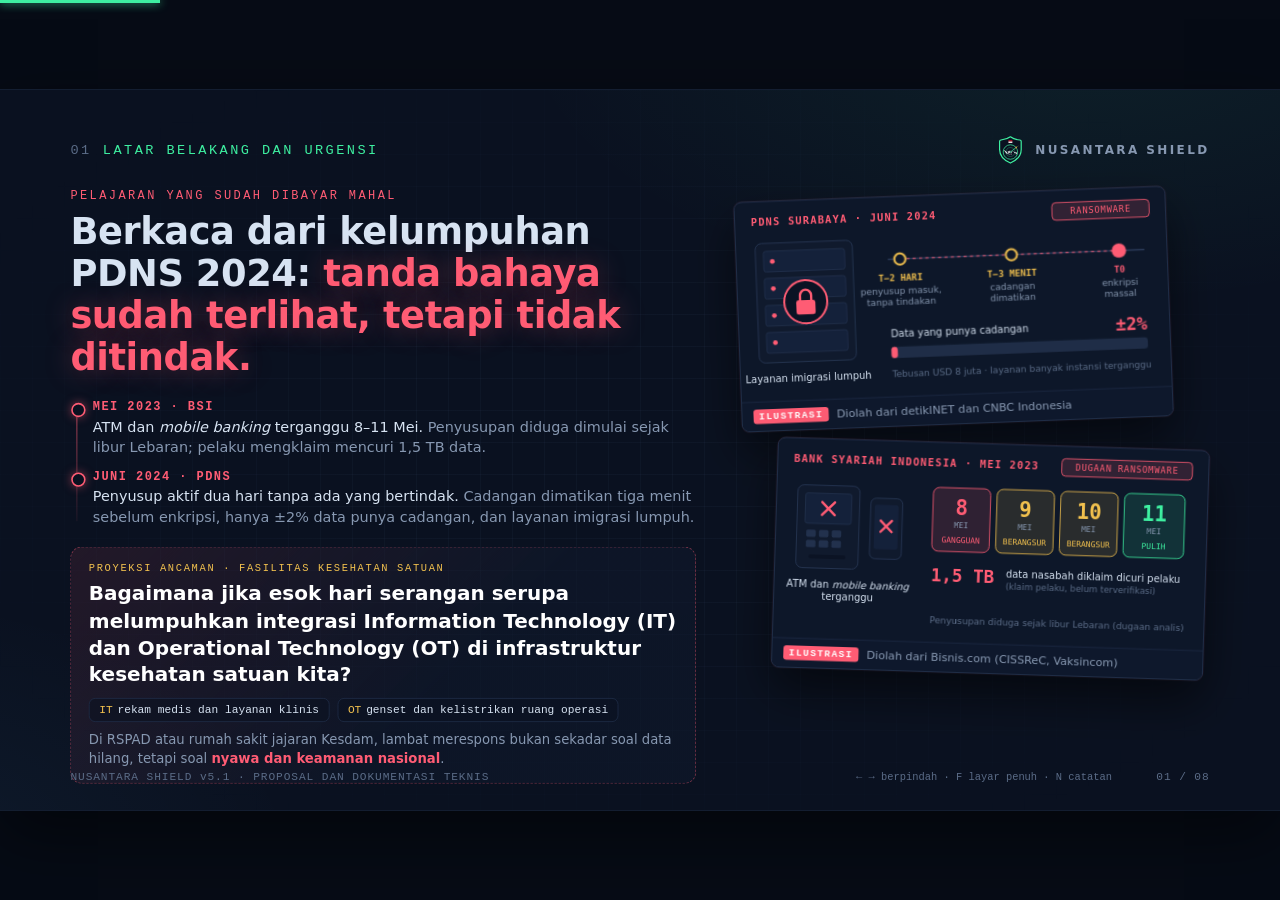
==== presentation/index.html @ ccaa373d "Fase 2: aturan OT, label MITRE ATT&CK, label sumber data, pengesahan LAPSIT Co-Authored-By: Claude O" ====
<!doctype html>
<html lang="id">
<head>
<meta charset="utf-8">
<meta name="viewport" content="width=device-width, initial-scale=1">
<title>Nusantara Shield v5.1 — Proposal dan Dokumentasi Teknis</title>
<!--
  Presentasi Proposal Solusi + Dokumentasi Teknis · Nusantara Shield v5.1
  Kartika Cyber Hackathon 2026 · Kategori 02 Penangkalan

  Satu berkas, 100% luring: tanpa CDN, tanpa fon luar, tanpa gambar dari internet.
  Semua animasi memakai CSS @keyframes murni.

  Kendali:
    → / Spasi / PageDown / klik bagian kanan layar : slide berikutnya
    ← / PageUp / klik sepertiga kiri layar          : slide sebelumnya
    Home / End                                      : slide pertama / terakhir
    1–6                                             : lompat ke slide
    F                                               : layar penuh
    N                                               : catatan pembicara (bekal tanya jawab)
  Cetak ke PDF (Ctrl/Cmd+P) menghasilkan satu halaman per slide sebagai cadangan.
-->
<style>
:root {
  --latar: #0a1120;
  --permukaan: #101a2d;
  --permukaan-2: #14213a;
  --permukaan-3: #0c1526;
  --garis: #1f2d47;
  --garis-lembut: #172339;
  --teks: #d7e3f2;
  --teks-redup: #8798b1;
  --teks-samar: #5b6c87;
  --neon: #3ef0a1;
  --neon-lembut: rgba(62, 240, 161, .13);
  --neon-garis: rgba(62, 240, 161, .35);
  --biru: #7aa2d6;
  --biru-terang: #5cc8ff;
  --biru-lembut: rgba(92, 200, 255, .13);
  --kuning: #f2c14e;
  --kuning-lembut: rgba(242, 193, 78, .12);
  --merah: #ff5c74;
  --merah-lembut: rgba(255, 92, 116, .13);
  --merah-garis: rgba(255, 92, 116, .45);
  --huruf: system-ui, -apple-system, "Segoe UI", Roboto, "Helvetica Neue", Arial, sans-serif;
  --huruf-mono: ui-monospace, "SF Mono", Menlo, Consolas, "Liberation Mono", monospace;
}
* { box-sizing: border-box; }
html, body { margin: 0; height: 100%; }
body {
  background: #060b15; color: var(--teks); font-family: var(--huruf);
  overflow: hidden; -webkit-font-smoothing: antialiased;
}
h1, h2, h3, h4, p { margin: 0; }
b, strong { font-weight: 700; }

/* ---------- Panggung 1600×900, diskalakan agar pas layar apa pun ---------- */
#panggung {
  position: absolute; left: 50%; top: 50%;
  width: 1600px; height: 900px;
  transform: translate(-50%, -50%) scale(var(--skala, 1));
  background:
    radial-gradient(1200px 600px at 85% -10%, rgba(62, 240, 161, .07), transparent 60%),
    radial-gradient(900px 600px at -10% 110%, rgba(92, 200, 255, .06), transparent 60%),
    var(--latar);
  overflow: hidden;
  box-shadow: 0 0 0 1px var(--garis-lembut), 0 30px 80px rgba(0, 0, 0, .5);
}
#panggung::before {
  content: ""; position: absolute; inset: 0; pointer-events: none;
  background-image:
    linear-gradient(rgba(122, 162, 214, .045) 1px, transparent 1px),
    linear-gradient(90deg, rgba(122, 162, 214, .045) 1px, transparent 1px);
  background-size: 40px 40px;
  mask-image: radial-gradient(ellipse at center, #000 30%, transparent 85%);
  -webkit-mask-image: radial-gradient(ellipse at center, #000 30%, transparent 85%);
}

.slide {
  position: absolute; inset: 0;
  padding: 56px 88px 84px;
  display: flex; flex-direction: column;
  opacity: 0; visibility: hidden; transform: translateX(40px);
  transition: opacity .5s ease, transform .5s ease, visibility 0s linear .5s;
}
.slide.aktif { opacity: 1; visibility: visible; transform: none; transition: opacity .5s ease, transform .5s ease; }
.slide.lalu { transform: translateX(-40px); }

.kepala { display: flex; align-items: center; justify-content: space-between; margin-bottom: 26px; }
.penanda { font-family: var(--huruf-mono); font-size: 17px; letter-spacing: .18em; color: var(--neon); text-transform: uppercase; }
.penanda b { color: var(--teks-samar); font-weight: 400; margin-right: 14px; }
.merek { display: flex; align-items: center; gap: 12px; font-size: 15px; letter-spacing: .2em; color: var(--teks-redup); font-weight: 600; }
.logo { width: 38px; height: 38px; }
.kaki {
  position: absolute; left: 88px; right: 88px; bottom: 34px;
  display: flex; justify-content: space-between;
  font-family: var(--huruf-mono); font-size: 14px; color: var(--teks-samar); letter-spacing: .08em;
}
h2 { font-size: 48px; line-height: 1.12; font-weight: 750; letter-spacing: -.01em; }
h2 em { font-style: normal; color: var(--neon); }
.sub { margin-top: 12px; font-size: 22px; line-height: 1.45; color: var(--teks-redup); max-width: 1300px; }
.mono { font-family: var(--huruf-mono); }
.neon { color: var(--neon); }
.kartu-dasar {
  background: linear-gradient(180deg, var(--permukaan), var(--permukaan-3));
  border: 1px solid var(--garis); border-radius: 16px;
}
.label-kecil { font-family: var(--huruf-mono); font-size: 14px; letter-spacing: .16em; text-transform: uppercase; color: var(--teks-samar); }

/* =====================================================================
   SLIDE 1 · Latar belakang & prolog (tanpa fitur teknis)
   ===================================================================== */
.latar { margin-top: 4px; flex: 1; display: grid; grid-template-columns: 1fr 590px; gap: 52px; align-items: start; }
.kicker { font-family: var(--huruf-mono); font-size: 15px; letter-spacing: .2em; color: var(--merah); text-transform: uppercase; }
.punchline { margin-top: 10px; font-size: 46px; line-height: 1.14; font-weight: 800; letter-spacing: -.012em; }
.punchline em { font-style: normal; color: var(--merah); text-shadow: 0 0 34px rgba(255, 92, 116, .35); }
.lini { margin-top: 24px; display: grid; gap: 12px; position: relative; padding-left: 28px; }
.lini::before { content: ""; position: absolute; left: 7px; top: 8px; bottom: 8px; width: 2px; background: linear-gradient(var(--merah-garis), rgba(255, 92, 116, .05)); }
.peristiwa { position: relative; }
.peristiwa::before { content: ""; position: absolute; left: -27px; top: 6px; width: 14px; height: 14px; border-radius: 50%; background: var(--latar); border: 2px solid var(--merah); box-shadow: 0 0 12px rgba(255, 92, 116, .5); }
.peristiwa b { font-family: var(--huruf-mono); font-size: 15px; letter-spacing: .12em; color: var(--merah); }
.peristiwa p { margin-top: 3px; font-size: 18px; line-height: 1.45; color: var(--teks); }
.peristiwa p span { color: var(--teks-redup); }
.proyeksi { margin-top: 24px; padding: 18px 22px 18px; border-radius: 14px; border: 1px dashed var(--merah-garis); background: linear-gradient(135deg, rgba(255, 92, 116, .10), rgba(16, 26, 45, .55) 60%); }
.proyeksi .label-kecil { color: var(--kuning); font-size: 13px; }
.proyeksi .tanya-besar { margin-top: 8px; font-size: 25px; line-height: 1.35; font-weight: 700; color: #fff; }
.dampak { margin-top: 12px; display: flex; gap: 10px; flex-wrap: wrap; }
.dampak span { font-family: var(--huruf-mono); font-size: 14px; border-radius: 8px; padding: 6px 12px; border: 1px solid var(--garis); background: rgba(10, 17, 32, .6); color: var(--teks); }
.dampak span i { font-style: normal; color: var(--kuning); margin-right: 6px; }
.proyeksi .nyawa { margin-top: 10px; font-size: 16.5px; line-height: 1.45; color: var(--teks-redup); }
.proyeksi .nyawa b { color: var(--merah); }

/* Kliping berita: dua bingkai miring bertumpuk */
.kliping { position: relative; height: 640px; }
.berita { position: absolute; margin: 0; width: 540px; border-radius: 10px; overflow: hidden; background: #0b1324;
  border: 1px solid #2a3a58; box-shadow: 0 28px 60px rgba(0, 0, 0, .55), 0 0 0 1px rgba(255, 92, 116, .08); }
.berita.satu { top: 6px; left: 0; transform: rotate(-2.2deg); z-index: 1; }
.berita.dua { top: 318px; left: 46px; transform: rotate(1.8deg); z-index: 2; }
.berita svg { display: block; width: 100%; height: auto; }
.berita figcaption { display: flex; align-items: center; gap: 10px; padding: 9px 14px; font-size: 14px; color: var(--teks-redup); border-top: 1px solid #22314d; background: #0e182c; }
.berita figcaption b { font-family: var(--huruf-mono); font-size: 12px; letter-spacing: .14em; color: #fff; background: var(--merah); border-radius: 4px; padding: 2px 7px; }
.slide.aktif .peristiwa, .slide.aktif .proyeksi { animation: muncul .6s ease both; animation-delay: calc(var(--i) * .25s + .2s); }
.slide.aktif .berita.satu { animation: kliping-masuk .8s cubic-bezier(.2, .8, .2, 1) .3s both; }
.slide.aktif .berita.dua { animation: kliping-masuk-2 .8s cubic-bezier(.2, .8, .2, 1) .7s both; }
@keyframes kliping-masuk { from { opacity: 0; transform: translateY(26px) rotate(-6deg); } }
@keyframes kliping-masuk-2 { from { opacity: 0; transform: translateY(26px) rotate(6deg); } }

/* =====================================================================
   SLIDE 2 · Ringkasan eksekutif + radar berkedip + 3 titik lemah
   ===================================================================== */
.ringkas { margin-top: 8px; display: grid; grid-template-columns: 1fr 360px; gap: 56px; align-items: center; }
.ringkas .label-kecil { color: var(--neon); }
.ringkas h1 { margin-top: 10px; font-size: 88px; line-height: 1; font-weight: 800; letter-spacing: -.025em; }
.ringkas h1 span { color: var(--neon); text-shadow: 0 0 40px rgba(62, 240, 161, .35); }
.slogan { margin-top: 16px; font-size: 24px; line-height: 1.42; max-width: 900px; }
.prolog { border-left: 3px solid var(--merah); background: linear-gradient(90deg, var(--merah-lembut), transparent 85%); padding: 10px 18px; border-radius: 0 10px 10px 0; }
.prolog p { font-size: 18px; line-height: 1.45; color: var(--teks); }
.prolog b { color: var(--merah); }
.prolog .tanya { margin-top: 4px; font-size: 19px; font-weight: 650; color: #fff; }
.slide.aktif .prolog { animation: muncul .7s ease .1s both; }
.slide.aktif .prolog .tanya { animation: muncul .7s ease .9s both; }
.slogan b { color: var(--neon); }
.slogan b.it { color: var(--teks); }
.urutan { margin-top: 14px; display: flex; flex-wrap: wrap; align-items: center; gap: 8px; font-family: var(--huruf-mono); font-size: 15px; letter-spacing: .06em; }
.urutan span { border: 1px solid var(--neon-garis); background: var(--neon-lembut); color: var(--neon); border-radius: 8px; padding: 7px 12px; }
.urutan i { font-style: normal; color: var(--teks-samar); }
.strip-angka { margin-top: 16px; display: grid; grid-template-columns: repeat(4, 1fr); gap: 14px; }
.angka { border: 1px solid var(--garis); background: rgba(16, 26, 45, .75); border-radius: 12px; padding: 12px 16px; }
.angka b { display: block; font-family: var(--huruf-mono); font-size: 32px; color: var(--neon); letter-spacing: -.02em; }
.angka span { display: block; font-size: 14px; line-height: 1.35; color: var(--teks-redup); margin-top: 2px; }

/* Radar CSS murni */
.radar-bingkai { display: grid; justify-items: center; gap: 12px; }
.radar {
  position: relative; width: 340px; height: 340px; border-radius: 50%; overflow: hidden;
  border: 1px solid var(--neon-garis);
  background:
    radial-gradient(circle, transparent 0 55.5px, rgba(62, 240, 161, .28) 55.5px 57px, transparent 57px 112px, rgba(242, 193, 78, .28) 112px 113.5px, transparent 113.5px),
    radial-gradient(circle at center, rgba(62, 240, 161, .10), rgba(10, 17, 32, .2) 70%),
    var(--permukaan-3);
  box-shadow: 0 0 60px rgba(62, 240, 161, .12), inset 0 0 40px rgba(0, 0, 0, .55);
}
.radar::before, .radar::after { content: ""; position: absolute; background: rgba(62, 240, 161, .22); }
.radar::before { left: 50%; top: 0; bottom: 0; width: 1px; }
.radar::after { top: 50%; left: 0; right: 0; height: 1px; }
.sapu {
  position: absolute; inset: 0; border-radius: 50%; z-index: 1;
  background: conic-gradient(transparent 0deg 290deg, rgba(62, 240, 161, .04) 290deg, rgba(62, 240, 161, .42) 360deg);
}
.sapu::after { content: ""; position: absolute; left: calc(50% - 1px); top: 0; width: 2px; height: 50%; background: var(--neon); box-shadow: 0 0 12px var(--neon); }
.slide.aktif .sapu { animation: putar 4s linear infinite; }
@keyframes putar { to { transform: rotate(360deg); } }
.zona { position: absolute; left: 50%; transform: translateX(-50%); z-index: 2; font-family: var(--huruf-mono); font-size: 11px; letter-spacing: .14em; color: var(--teks-samar); background: rgba(12, 21, 38, .8); padding: 1px 5px; border-radius: 4px; }
.titik {
  position: absolute; z-index: 3; width: 12px; height: 12px; border-radius: 50%;
  transform: translate(-50%, -50%); opacity: .35;
}
.titik.normal { background: var(--neon); width: 9px; height: 9px; }
.titik.waspada { background: var(--kuning); }
.titik.kritis { background: var(--merah); }
.titik.blokir { background: var(--biru-terang); border-radius: 2px; }
/* Kedip disinkronkan dengan sapuan: jeda = sudut ÷ 360 × 4 detik */
.slide.aktif .titik { animation: kedip-titik 4s ease-out infinite; animation-delay: var(--t); }
.slide.aktif .titik.kritis { animation-name: kedip-kritis; }
@keyframes kedip-titik {
  0% { opacity: 1; transform: translate(-50%, -50%) scale(1.5); box-shadow: 0 0 16px currentColor; }
  35% { opacity: .55; transform: translate(-50%, -50%) scale(1); }
  100% { opacity: .25; transform: translate(-50%, -50%) scale(1); }
}
@keyframes kedip-kritis {
  0% { opacity: 1; transform: translate(-50%, -50%) scale(1.6); box-shadow: 0 0 0 0 rgba(255, 92, 116, .7), 0 0 18px var(--merah); }
  30% { opacity: .9; box-shadow: 0 0 0 16px rgba(255, 92, 116, 0), 0 0 10px var(--merah); transform: translate(-50%, -50%) scale(1); }
  100% { opacity: .45; box-shadow: 0 0 0 0 rgba(255, 92, 116, 0); transform: translate(-50%, -50%) scale(1); }
}
.legenda { display: flex; gap: 16px; font-family: var(--huruf-mono); font-size: 13px; color: var(--teks-redup); }
.legenda span { display: flex; align-items: center; gap: 6px; }
.legenda i { width: 9px; height: 9px; border-radius: 50%; display: inline-block; }

.lemah { margin-top: 26px; display: grid; grid-template-columns: repeat(3, 1fr); gap: 20px; }
.lemah > div { padding: 18px 22px; border-top: 3px solid var(--merah); }
.lemah .label-kecil { color: var(--merah); font-size: 13px; }
.lemah h3 { margin-top: 6px; font-size: 22px; }
.lemah p { margin-top: 6px; font-size: 16px; line-height: 1.42; color: var(--teks-redup); }
.lemah .jawab { margin-top: 10px; padding-top: 10px; border-top: 1px dashed var(--garis); color: var(--neon); }
.petunjuk { position: absolute; right: 210px; bottom: 34px; font-family: var(--huruf-mono); font-size: 13px; color: var(--teks-samar); }

/* =====================================================================
   SLIDE 2 · Doktrin OODA + alur baku F-04 + tombol tahan 0–600 ms
   ===================================================================== */
.doktrin { margin-top: 22px; display: grid; grid-template-columns: 400px 1fr; gap: 44px; align-items: start; }
.ooda { width: 400px; height: 400px; display: block; }
.ooda text { font-family: var(--huruf); }
.ooda .busur { fill: none; stroke: var(--neon); stroke-opacity: .65; stroke-width: 2.4; stroke-dasharray: 7 6; }
.slide.aktif .ooda .busur { animation: alir 1.2s linear infinite; }
@keyframes alir { to { stroke-dashoffset: -13; } }
.ooda .simpul circle { fill: var(--permukaan); stroke: var(--garis); stroke-width: 2.4; }
.ooda .simpul .j { font-size: 15px; font-weight: 800; fill: var(--teks); letter-spacing: .05em; }
.ooda .simpul .s { font-size: 11.5px; fill: var(--teks-redup); }
.slide.aktif .ooda .simpul circle { animation: sorot 8s ease-in-out infinite; animation-delay: var(--t); }
@keyframes sorot {
  0%, 22% { stroke: var(--neon); fill: rgba(62, 240, 161, .16); filter: drop-shadow(0 0 10px rgba(62, 240, 161, .6)); }
  27%, 100% { stroke: var(--garis); fill: var(--permukaan); filter: none; }
}
.ooda-keterangan { margin-top: 6px; font-size: 16px; line-height: 1.45; color: var(--teks-redup); text-align: center; }
.ooda-keterangan b { color: var(--teks); }

.langkah { display: grid; gap: 8px; }
.baris-langkah {
  display: grid; grid-template-columns: 54px 1fr 250px; gap: 18px; align-items: center;
  padding: 9px 18px; border-radius: 14px;
  background: linear-gradient(90deg, var(--permukaan), var(--permukaan-3));
  border: 1px solid var(--garis);
}
.baris-langkah .no { width: 46px; height: 46px; border-radius: 12px; display: grid; place-items: center; font-family: var(--huruf-mono); font-size: 17px; font-weight: 700; border: 1px solid var(--garis); color: var(--teks-redup); }
.baris-langkah h3 { font-size: 20px; }
.baris-langkah p { margin-top: 3px; font-size: 15.5px; line-height: 1.4; color: var(--teks-redup); }
.baris-langkah.bukti { border-color: rgba(92, 200, 255, .4); }
.baris-langkah.bukti .no { color: var(--biru-terang); border-color: rgba(92, 200, 255, .45); }
.baris-langkah.isolasi { border-color: var(--neon-garis); box-shadow: 0 0 34px rgba(62, 240, 161, .07); }
.baris-langkah.isolasi .no { color: var(--neon); border-color: var(--neon-garis); }
.baris-langkah.pulih { border-style: dashed; }
.lencana { font-family: var(--huruf-mono); font-size: 16px; border-radius: 8px; padding: 8px 12px; text-align: center; }
.lencana small { display: block; font-size: 12px; color: var(--teks-redup); margin-top: 2px; }
.lencana.kuning { border: 1px solid rgba(242, 193, 78, .45); background: var(--kuning-lembut); color: var(--kuning); }
.lencana.biru { border: 1px solid rgba(92, 200, 255, .45); background: var(--biru-lembut); color: var(--biru-terang); }
.lencana.kunci { border: 1px dashed var(--garis); color: var(--teks-samar); display: flex; align-items: center; justify-content: center; gap: 8px; }
.lencana.kunci svg { width: 16px; height: 16px; }

/* Tombol tahan isolasi: terisi 0 → 600 ms, lalu dieksekusi */
.tahan { display: grid; gap: 5px; }
.tombol-tahan {
  position: relative; overflow: hidden; border: 1px solid var(--neon); border-radius: 10px;
  padding: 10px 12px; text-align: center; font-weight: 750; font-size: 16px; letter-spacing: .04em; color: var(--neon);
}
.tombol-tahan .isi { position: absolute; inset: 0; width: 100%; background: rgba(62, 240, 161, .28); }
.tombol-tahan span { position: relative; }
.slide.aktif .tombol-tahan .isi { animation: isi-tahan 3s linear .6s infinite; }
.slide.aktif .tombol-tahan { animation: kilat-tahan 3s linear .6s infinite; }
/* 600 ms dari siklus 3 s = 20% */
@keyframes isi-tahan { 0% { width: 0; } 20% { width: 100%; } 34% { width: 100%; opacity: 1; } 46%, 100% { width: 100%; opacity: 0; } }
@keyframes kilat-tahan { 0%, 19% { box-shadow: none; } 21% { box-shadow: 0 0 26px rgba(62, 240, 161, .7); } 40%, 100% { box-shadow: none; } }
.skala-ms { display: flex; justify-content: space-between; font-family: var(--huruf-mono); font-size: 11.5px; color: var(--teks-samar); }

.darurat { margin-top: 12px; display: flex; align-items: center; gap: 14px; padding: 12px 18px; border-radius: 12px; border: 1px solid var(--merah-garis); background: var(--merah-lembut); font-size: 16px; line-height: 1.4; }
.darurat b { color: var(--merah); font-family: var(--huruf-mono); letter-spacing: .1em; font-size: 14px; white-space: nowrap; }

/* =====================================================================
   SLIDE 3 · Server: grafik CPU menurun (−74%) + 280 uji
   ===================================================================== */
.dua-kolom { margin-top: 26px; display: grid; grid-template-columns: 1fr 1fr; gap: 40px; }
.grafik { padding: 22px 26px 18px; }
.grafik-kepala { display: flex; align-items: flex-start; justify-content: space-between; margin-bottom: 18px; }
.grafik-kepala h3 { font-size: 21px; font-weight: 650; }
.grafik-kepala h3 small { display: block; font-size: 14px; font-weight: 400; color: var(--teks-samar); margin-top: 4px; font-family: var(--huruf-mono); }
.turun { font-family: var(--huruf-mono); font-size: 52px; font-weight: 800; color: var(--neon); letter-spacing: -.03em; line-height: 1; text-shadow: 0 0 28px rgba(62, 240, 161, .45); }
.baris { display: grid; grid-template-columns: 92px 1fr 96px; align-items: center; gap: 14px; margin-bottom: 14px; }
.baris .lbl { font-family: var(--huruf-mono); font-size: 14px; letter-spacing: .12em; color: var(--teks-samar); text-transform: uppercase; }
.batang { height: 38px; background: rgba(31, 45, 71, .55); border-radius: 6px; overflow: hidden; }
.batang i { display: block; height: 100%; border-radius: 6px; }
.batang.sebelum i { width: 100%; background-color: rgba(255, 92, 116, .55); background-image: repeating-linear-gradient(135deg, transparent 0 10px, rgba(255, 255, 255, .06) 10px 20px); }
.batang.sesudah i { width: 25.9%; background-color: var(--neon); box-shadow: 0 0 22px rgba(62, 240, 161, .55); }
.baris .nilai { font-family: var(--huruf-mono); font-size: 24px; font-weight: 700; text-align: right; color: var(--teks-redup); }
.baris .nilai.sesudah { color: var(--neon); }
/* Animasi: batang "sebelum" tumbuh, batang "sesudah" tumbuh setinggi sebelum lalu MENURUN ke 25,9% */
.slide.aktif .batang.sebelum i { animation: tumbuh 1s cubic-bezier(.16, .84, .24, 1) .3s both; }
.slide.aktif .batang.sesudah i { animation: turun-cpu 3s cubic-bezier(.65, 0, .25, 1) .5s both; }
.slide.aktif .nilai.sesudah, .slide.aktif .turun { animation: muncul .6s ease 3.2s both; }
@keyframes tumbuh { from { width: 0; } }
@keyframes turun-cpu {
  0% { width: 0; background-color: var(--merah); box-shadow: none; }
  30% { width: 100%; background-color: var(--merah); box-shadow: none; }
  50% { width: 100%; background-color: var(--merah); }
  100% { width: 25.9%; background-color: var(--neon); box-shadow: 0 0 22px rgba(62, 240, 161, .55); }
}
@keyframes muncul { from { opacity: 0; transform: translateY(6px) scale(.96); } }
.sumber { margin-top: 4px; font-size: 13px; line-height: 1.45; color: var(--teks-samar); }
.sumber b { color: var(--teks-redup); font-weight: 500; }

.mini { margin-top: 18px; display: grid; grid-template-columns: repeat(3, 1fr); gap: 14px; }
.mini div { border: 1px solid var(--garis); background: rgba(16, 26, 45, .7); border-radius: 12px; padding: 12px 16px; }
.mini b { font-family: var(--huruf-mono); font-size: 21px; }
.mini b em { font-style: normal; color: var(--neon); }
.mini span { display: block; font-size: 13.5px; color: var(--teks-samar); margin-top: 3px; line-height: 1.35; }
.komponen { margin-top: 18px; display: flex; flex-wrap: wrap; gap: 8px; }
.komponen span { font-family: var(--huruf-mono); font-size: 14px; color: var(--biru-terang); border: 1px solid rgba(92, 200, 255, .35); background: var(--biru-lembut); border-radius: 999px; padding: 6px 14px; }
.komponen-ket { margin-top: 10px; font-size: 16px; line-height: 1.45; color: var(--teks-redup); }

.terminal { border-radius: 14px; overflow: hidden; border: 1px solid #1e293b; background: #0f172a; box-shadow: 0 20px 50px rgba(0, 0, 0, .45); }
.terminal-kepala { display: flex; align-items: center; gap: 8px; padding: 12px 16px; background: #111c33; border-bottom: 1px solid #1e293b; }
.terminal-kepala i { width: 12px; height: 12px; border-radius: 50%; display: inline-block; }
.terminal-kepala span { margin-left: 10px; font-family: var(--huruf-mono); font-size: 13px; color: var(--teks-samar); }
.terminal-isi { padding: 12px 20px 14px; font-family: var(--huruf-mono); font-size: 15px; line-height: 1.42; }
.t-baris { display: grid; grid-template-columns: 1fr auto; gap: 14px; padding: 3px 0; border-bottom: 1px dashed rgba(31, 45, 71, .7); }
.t-baris span { color: #cbd5e1; }
.t-baris span small { color: var(--teks-samar); font-size: 12.5px; margin-left: 6px; }
.t-baris em { font-style: normal; color: #4ade80; font-weight: 700; }
.t-baris.t-ot span { color: var(--kuning); }
.t-baris.t-ai span { color: var(--biru-terang); }
.t-perintah { color: var(--teks-redup); margin-bottom: 6px; }
.t-perintah b { color: var(--neon); font-weight: 400; }
.t-akhir { margin-top: 10px; padding: 6px 12px; text-align: center; color: #4ade80; font-weight: 700; border: 1px solid rgba(74, 222, 128, .4); background: rgba(74, 222, 128, .08); border-radius: 8px; }
.slide.aktif .t-baris, .slide.aktif .t-akhir { animation: ketik .35s ease both; animation-delay: calc(var(--i) * .32s + .5s); }
@keyframes ketik { from { opacity: 0; transform: translateX(-8px); } }
.terminal-ket { margin-top: 12px; font-size: 15px; line-height: 1.5; color: var(--teks-redup); }
.terminal-ket b { color: var(--teks); }

/* =====================================================================
   SLIDE 4 · Mode Berdaulat (berjalan) vs peta jalan Hybrid n8n / AI Lokal
   ===================================================================== */
.berdaulat { margin-top: 24px; display: grid; grid-template-columns: 1fr 1.08fr; gap: 32px; }
.panel { padding: 22px 26px; }
.panel.berjalan { border-color: var(--neon-garis); box-shadow: 0 0 40px rgba(62, 240, 161, .06); }
.panel.rancangan { border-style: dashed; border-color: rgba(242, 193, 78, .45); background: linear-gradient(180deg, rgba(20, 33, 58, .6), rgba(12, 21, 38, .6)); }
.status { display: inline-block; font-family: var(--huruf-mono); font-size: 13px; letter-spacing: .14em; border-radius: 999px; padding: 5px 12px; }
.status.hijau { color: var(--neon); border: 1px solid var(--neon-garis); background: var(--neon-lembut); }
.status.kuning { color: var(--kuning); border: 1px solid rgba(242, 193, 78, .45); background: var(--kuning-lembut); }
.panel h3 { margin-top: 12px; font-size: 25px; }
.perimeter { margin-top: 12px; width: 100%; height: auto; display: block; }
.perimeter text { font-family: var(--huruf-mono); }
.slide.aktif .perimeter .lampu-on { animation: kedip 1.6s ease-in-out infinite; }
.cek { margin-top: 10px; display: grid; gap: 9px; }
.cek div { display: grid; grid-template-columns: 26px 1fr; font-size: 16.5px; line-height: 1.4; }
.cek i { font-style: normal; color: var(--neon); font-family: var(--huruf-mono); }
.cek b { color: var(--teks); }
.cek span { color: var(--teks-redup); }
.banding { margin-top: 14px; width: 100%; border-collapse: separate; border-spacing: 0; font-size: 15.5px; line-height: 1.38; }
.banding th, .banding td { padding: 10px 12px; text-align: left; vertical-align: top; border-bottom: 1px solid var(--garis); }
.banding th { font-size: 17px; }
.banding th small { display: block; font-family: var(--huruf-mono); font-size: 12px; font-weight: 400; color: var(--teks-samar); letter-spacing: .08em; margin-top: 2px; }
.banding th.hybrid { color: var(--biru-terang); }
.banding th.lokal { color: var(--kuning); }
.banding td:first-child { width: 150px; font-family: var(--huruf-mono); font-size: 13px; letter-spacing: .06em; color: var(--teks-samar); text-transform: uppercase; }
.banding td { color: var(--teks-redup); }
.aturan { margin-top: 16px; padding: 12px 16px; border-radius: 12px; border-left: 3px solid var(--neon); background: var(--neon-lembut); font-size: 15.5px; line-height: 1.45; }
.aturan b { color: var(--neon); }

/* =====================================================================
   SLIDE 5 · Kesimpulan & tanya jawab
   ===================================================================== */
.penutup { margin-top: 32px; display: grid; grid-template-columns: repeat(4, 1fr); gap: 20px; }
.besar { padding: 24px 24px 20px; }
.besar b { display: block; font-family: var(--huruf-mono); font-size: 56px; font-weight: 800; letter-spacing: -.03em; color: var(--neon); text-shadow: 0 0 30px rgba(62, 240, 161, .35); line-height: 1.05; }
.besar b.biru { color: var(--biru-terang); text-shadow: 0 0 30px rgba(92, 200, 255, .35); }
.besar strong { display: block; margin-top: 10px; font-size: 20px; }
.besar span { display: block; margin-top: 6px; font-size: 16px; color: var(--teks-redup); line-height: 1.45; }
.slide.aktif .besar { animation: muncul .6s ease both; animation-delay: calc(var(--i) * .15s + .2s); }
.jaminan { margin-top: 28px; display: flex; gap: 12px; flex-wrap: wrap; }
.jaminan span { font-family: var(--huruf-mono); font-size: 15px; letter-spacing: .06em; color: var(--neon); border: 1px solid var(--neon-garis); background: var(--neon-lembut); border-radius: 999px; padding: 8px 16px; }
.pernyataan { margin-top: 30px; font-size: 27px; line-height: 1.45; max-width: 1340px; }
.qa { margin-top: auto; display: flex; align-items: center; gap: 22px; font-size: 44px; font-weight: 800; letter-spacing: .02em; }
.qa::before { content: ""; width: 14px; height: 14px; border-radius: 50%; background: var(--neon); box-shadow: 0 0 16px var(--neon); }
.penempatan { margin-top: 26px; display: grid; grid-template-columns: 200px 1fr 1fr 1fr; gap: 16px; align-items: stretch; }
.penempatan .label { font-family: var(--huruf-mono); font-size: 14px; letter-spacing: .14em; color: var(--kuning); align-self: center; line-height: 1.5; }
.penempatan .label small { display: block; letter-spacing: .04em; color: var(--teks-samar); font-size: 13px; margin-top: 4px; }
.penempatan .tk { position: relative; border: 1px solid rgba(122, 162, 214, .35); background: rgba(122, 162, 214, .07); border-radius: 12px; padding: 12px 18px; }
.penempatan .tk b { display: block; font-family: var(--huruf-mono); font-size: 14px; letter-spacing: .14em; color: var(--biru); }
.penempatan .tk strong { display: block; font-size: 20px; margin-top: 4px; }
.penempatan .tk span { display: block; font-size: 16px; color: var(--teks-redup); margin-top: 2px; }
.penempatan .tk:not(:last-child)::after { content: "\2192"; position: absolute; right: -14px; top: 50%; transform: translate(50%, -50%); color: var(--teks-samar); font-size: 18px; }
.slide.aktif .qa::before { animation: kedip 1.6s ease-in-out infinite; }
@keyframes kedip { 50% { opacity: .25; } }

/* ---------- Kendali di luar panggung ---------- */
.kendali {
  position: fixed; left: 50%; bottom: 14px; transform: translateX(-50%);
  display: flex; align-items: center; gap: 10px; z-index: 5;
  background: rgba(10, 17, 32, .82); border: 1px solid var(--garis); border-radius: 999px; padding: 6px 8px;
  backdrop-filter: blur(6px); -webkit-backdrop-filter: blur(6px);
  transition: opacity .4s; opacity: 0;
}
body.gerak .kendali, .kendali:hover, .kendali:focus-within { opacity: 1; }
.kendali button {
  background: transparent; color: var(--teks); border: 1px solid transparent; border-radius: 999px;
  width: 36px; height: 36px; font-size: 18px; cursor: pointer; display: grid; place-items: center;
}
.kendali button:hover, .kendali button:focus-visible { border-color: var(--neon-garis); color: var(--neon); outline: none; }
.kendali .hitung { font-family: var(--huruf-mono); font-size: 14px; color: var(--teks-redup); min-width: 64px; text-align: center; }
.kemajuan { position: fixed; left: 0; top: 0; height: 3px; background: var(--neon); box-shadow: 0 0 10px var(--neon); transition: width .5s ease; z-index: 5; }
#catatan {
  position: fixed; left: 50%; bottom: 64px; transform: translateX(-50%);
  width: min(1000px, calc(100vw - 32px)); max-height: 46vh; overflow: auto; z-index: 6;
  background: rgba(8, 14, 27, .97); border: 1px solid var(--garis); border-radius: 14px;
  padding: 18px 22px; font-size: 15px; line-height: 1.6; color: var(--teks); display: none;
}
body.catatan-on #catatan { display: block; }
#catatan h4 { margin: 0 0 8px; font-family: var(--huruf-mono); font-size: 12px; letter-spacing: .16em; color: var(--neon); text-transform: uppercase; }
#catatan ul { margin: 6px 0 0; padding-left: 20px; }
#catatan li { margin: 4px 0; }
#catatan code { font-family: var(--huruf-mono); color: var(--biru-terang); }
aside.catatan { display: none; }

@media (prefers-reduced-motion: reduce) {
  .slide, .slide.aktif { transition: none; transform: none; }
  *, *::before, *::after { animation: none !important; }
  .titik { opacity: .9; }
}

/* ---------- Cetak: satu halaman per slide (animasi berhenti di keadaan akhir) ---------- */
@page { size: 1600px 900px; margin: 0; }
@media print {
  html, body { height: auto; overflow: visible; background: var(--latar); }
  body { -webkit-print-color-adjust: exact; print-color-adjust: exact; }
  #panggung { position: static; transform: none; box-shadow: none; height: auto; overflow: visible; }
  #panggung::before { display: none; }
  .slide { position: relative; height: 900px; opacity: 1; visibility: visible; transform: none; break-after: page; }
  *, *::before, *::after { animation: none !important; }
  .titik { opacity: .9; }
  .tombol-tahan .isi { opacity: .5; }
  .kendali, .kemajuan, #catatan { display: none !important; }
}
i.asing { font-style: italic !important; color: inherit !important; font-family: inherit !important; margin: 0 !important; display: inline !important; width: auto !important; height: auto !important; background: none !important; }

.kamus-kolom { align-items: start; gap: 28px; }
table.kamus.peta td { white-space: normal; font-family: inherit; }
table.kamus.peta td:first-child { white-space: nowrap; font-family: var(--huruf-mono); }
table.kamus.peta code { font-size: 13px; color: var(--teks); }
.batas { color: var(--kuning); }
.dokumen-lengkap { margin: 14px 0 0; font-size: 15px; color: var(--teks-redup); }
.dokumen-lengkap a { color: var(--neon); text-decoration: none; font-family: var(--huruf-mono); }
table.kamus { width: 100%; border-collapse: collapse; font-size: 14.5px; }
table.kamus td { padding: 5px 10px; border-bottom: 1px solid var(--garis-lembut); color: var(--teks-redup); vertical-align: top; }
table.kamus td:first-child { color: var(--neon); white-space: nowrap; width: 1%; font-family: var(--huruf-mono); }
</style>
</head>
<body>

<svg width="0" height="0" style="position:absolute" aria-hidden="true">
  <!-- Logo Nusantara Shield v2 (docs/logo/): perisai, Merah Putih 3:2, radar dua cincin, Nusantara, ancaman terkunci di perimeter -->
  <symbol id="logo" viewBox="0 0 512 512">
    <path d="M256 34 C298 66 352 82 414 88 Q438 90 438 114 V246 C438 346 362 428 256 476 C150 428 74 346 74 246 V114 Q74 90 98 88 C160 82 214 66 256 34 Z" fill="#0A1120" stroke="#3EF0A1" stroke-width="20" stroke-linejoin="round"/>
    <rect x="223" y="92" width="66" height="22" fill="#CE1126"/><rect x="223" y="114" width="66" height="22" fill="#FFFFFF"/>
    <circle cx="256" cy="290" r="122" fill="none" stroke="#3EF0A1" stroke-width="12"/>
    <circle cx="256" cy="290" r="76" fill="none" stroke="#3EF0A1" stroke-width="9" stroke-opacity=".5"/>
    <g fill="#FFFFFF" stroke="#FFFFFF" stroke-width="2.5" stroke-linejoin="round">
      <path d="M278.1 324.8 L275.1 325.6 L265.3 325.2 L264.4 326.1 L265.1 329.9 L261.5 330.1 L260.6 331.7 L267.1 334.6 L268.0 334.2 L268.2 332.6 L265.5 330.6 L265.7 328.1 L275.4 327.7 L278.1 326.1 Z"/>
      <path d="M197.2 317.6 L197.5 318.5 L200.6 319.2 L202.6 321.4 L208.2 322.7 L215.8 322.7 L223.7 325.4 L231.9 325.6 L237.3 327.2 L238.7 326.3 L243.1 327.2 L244.2 326.3 L244.2 324.8 L243.4 324.1 L238.7 324.8 L237.8 322.7 L232.4 322.1 L230.1 319.2 L223.4 316.9 L219.0 318.7 L213.6 318.5 L210.7 315.8 L206.2 314.5 L198.8 314.5 Z"/>
      <path d="M316.3 290.9 L316.1 293.2 L319.2 294.1 L321.7 297.0 L321.7 299.2 L320.8 300.4 L323.7 302.8 L324.4 305.3 L329.8 304.4 L334.0 306.6 L344.5 309.8 L348.3 312.4 L350.4 316.2 L351.0 320.5 L347.9 322.7 L347.7 325.6 L356.4 324.8 L361.6 328.1 L361.8 299.2 L361.1 298.1 L347.0 293.2 L340.3 297.2 L336.5 301.5 L334.2 301.5 L330.4 296.8 L330.4 291.6 L329.3 290.1 L322.4 288.3 Z"/>
      <path d="M280.1 289.8 L273.1 290.7 L270.4 292.5 L268.0 292.5 L265.7 289.6 L265.7 287.8 L262.4 291.2 L261.3 296.8 L259.2 299.9 L259.7 303.0 L261.5 303.3 L262.8 305.3 L262.6 312.7 L265.1 313.1 L266.6 311.8 L266.4 300.8 L267.1 299.9 L269.5 300.1 L269.5 303.7 L272.0 305.9 L272.0 308.2 L273.1 309.5 L278.5 307.1 L276.0 303.9 L276.0 301.5 L273.6 297.7 L273.6 295.2 L280.3 291.4 Z"/>
      <path d="M288.8 279.5 L287.5 278.6 L282.8 282.2 L272.2 281.3 L268.6 284.9 L283.9 285.1 L287.0 283.1 Z"/>
      <path d="M300.7 276.8 L299.1 278.6 L298.9 283.1 L300.2 288.9 L301.1 290.3 L302.5 290.5 L302.0 285.6 L304.9 284.9 L305.1 280.0 L302.0 279.5 L301.8 277.7 Z"/>
      <path d="M253.6 268.1 L251.4 267.0 L245.4 267.4 L240.4 278.4 L236.9 280.9 L230.1 280.0 L227.0 282.2 L220.5 282.7 L216.7 278.4 L215.4 278.4 L213.6 280.9 L213.4 285.1 L214.9 290.3 L218.3 293.9 L219.6 300.4 L226.1 300.8 L227.9 303.0 L234.8 301.9 L238.4 303.0 L240.2 305.7 L245.4 303.5 L248.1 299.5 L248.3 294.1 L251.9 290.7 L253.4 284.7 L254.8 283.6 L258.4 283.3 L259.2 282.4 L258.8 281.1 L255.2 278.4 L255.2 275.7 L253.2 273.0 L253.2 270.6 L254.1 269.5 Z"/>
      <path d="M150.4 261.4 L150.0 263.4 L151.6 265.9 L158.7 271.7 L161.4 276.2 L166.3 279.5 L167.9 284.9 L172.6 289.8 L176.4 297.4 L182.5 304.8 L191.6 313.1 L198.1 313.1 L199.0 301.0 L201.9 300.8 L203.1 299.7 L199.9 294.3 L197.5 293.6 L196.1 294.5 L195.7 297.0 L193.4 297.0 L191.4 292.7 L187.8 290.7 L188.3 286.0 L178.0 277.3 L173.7 275.9 L169.7 271.5 L163.9 267.0 L161.0 263.0 Z"/>
    </g>
    <path d="M256 290 L350.6 216.1" stroke="#3EF0A1" stroke-width="12" stroke-linecap="round"/>
    <circle cx="256" cy="290" r="11" fill="#3EF0A1" stroke="#0A1120" stroke-width="5"/>
    <circle cx="389.2" cy="186.0" r="5" fill="#F2C14E" fill-opacity=".4"/>
    <circle cx="372.6" cy="198.9" r="7.5" fill="#F2C14E" fill-opacity=".7"/>
    <circle cx="352.1" cy="214.9" r="16" fill="#F2C14E" stroke="#0A1120" stroke-width="5"/>
  </symbol>
  <symbol id="gembok" viewBox="0 0 16 16">
    <rect x="3" y="7" width="10" height="7.5" rx="1.5" fill="currentColor"/>
    <path d="M5.2 7V5a2.8 2.8 0 0 1 5.6 0v2" fill="none" stroke="currentColor" stroke-width="1.6"/>
  </symbol>
</svg>

<div class="kemajuan" id="kemajuan"></div>

<main id="panggung" aria-live="polite">

<!-- =============================== SLIDE 1 =============================== -->
<section class="slide" data-judul="Latar Belakang">
  <div class="kepala">
    <div class="penanda"><b>01</b>Latar Belakang dan Urgensi</div>
    <div class="merek"><svg class="logo" aria-hidden="true"><use href="#logo"/></svg>NUSANTARA SHIELD</div>
  </div>

  <div class="latar">
    <div>
      <p class="kicker">Pelajaran yang sudah dibayar mahal</p>
      <h2 class="punchline">Berkaca dari kelumpuhan PDNS 2024: <em>tanda bahaya sudah terlihat, tetapi tidak ditindak.</em></h2>

      <div class="lini">
        <div class="peristiwa" style="--i:0"><b>MEI 2023 · BSI</b>
          <p>ATM dan <i>mobile banking</i> terganggu 8–11 Mei. <span>Penyusupan diduga dimulai sejak libur Lebaran; pelaku mengklaim mencuri 1,5 TB data.</span></p></div>
        <div class="peristiwa" style="--i:1"><b>JUNI 2024 · PDNS</b>
          <p>Penyusup aktif dua hari tanpa ada yang bertindak. <span>Cadangan dimatikan tiga menit sebelum enkripsi, hanya ±2% data punya cadangan, dan layanan imigrasi lumpuh.</span></p></div>
      </div>

      <div class="proyeksi" style="--i:2">
        <p class="label-kecil">Proyeksi ancaman · fasilitas kesehatan satuan</p>
        <p class="tanya-besar">Bagaimana jika esok hari serangan serupa melumpuhkan integrasi Information Technology (IT) dan Operational Technology (OT) di infrastruktur kesehatan satuan kita?</p>
        <div class="dampak">
          <span><i>IT</i>rekam medis dan layanan klinis</span>
          <span><i>OT</i>genset dan kelistrikan ruang operasi</span>
        </div>
        <p class="nyawa">Di RSPAD atau rumah sakit jajaran Kesdam, lambat merespons bukan sekadar soal data hilang, tetapi soal <b>nyawa dan keamanan nasional</b>.</p>
      </div>
    </div>

    <div class="kliping">
      <figure class="berita satu">
        <svg viewBox="0 0 540 250" role="img" aria-label="Ilustrasi insiden PDNS Juni 2024: penyusup masuk dua hari sebelumnya, cadangan dimatikan tiga menit sebelum enkripsi, hanya sekitar 2 persen data punya cadangan">
          <rect width="540" height="250" fill="#0d1729"/>
          <text x="20" y="30" font-family="ui-monospace,Menlo,Consolas,monospace" font-size="13" font-weight="700" letter-spacing="1.5" fill="#ff5c74">PDNS SURABAYA · JUNI 2024</text>
          <rect x="398" y="15" width="122" height="22" rx="5" fill="rgba(255,92,116,.15)" stroke="#ff5c74"/>
          <text x="459" y="30" font-family="ui-monospace,Menlo,Consolas,monospace" font-size="11" fill="#ff5c74" text-anchor="middle" letter-spacing="1">RANSOMWARE</text>
          <g>
            <rect x="24" y="52" width="122" height="150" rx="8" fill="#101a2d" stroke="#2a3a58"/>
            <g fill="#14213a" stroke="#22314d"><rect x="34" y="62" width="102" height="26" rx="3"/><rect x="34" y="96" width="102" height="26" rx="3"/><rect x="34" y="130" width="102" height="26" rx="3"/><rect x="34" y="164" width="102" height="26" rx="3"/></g>
            <g fill="#ff5c74"><circle cx="45" cy="75" r="3"/><circle cx="45" cy="109" r="3"/><circle cx="45" cy="143" r="3"/><circle cx="45" cy="177" r="3"/></g>
            <circle cx="85" cy="127" r="27" fill="#0b1324" stroke="#ff5c74" stroke-width="2.5"/>
            <rect x="73" y="125" width="24" height="18" rx="3" fill="#ff5c74"/>
            <path d="M78 125v-6a7 7 0 0 1 14 0v6" fill="none" stroke="#ff5c74" stroke-width="3"/>
            <text x="85" y="226" font-size="12.5" fill="#d7e3f2" text-anchor="middle">Layanan imigrasi lumpuh</text>
          </g>
          <line x1="190" y1="78" x2="512" y2="78" stroke="#2a3a58" stroke-width="2"/>
          <line x1="205" y1="78" x2="480" y2="78" stroke="#ff5c74" stroke-width="2" stroke-dasharray="4 4" opacity=".6"/>
          <g font-size="11.5" fill="#8798b1">
            <circle cx="205" cy="78" r="7" fill="#0d1729" stroke="#f2c14e" stroke-width="2.5"/>
            <text x="205" y="106" text-anchor="middle" font-family="ui-monospace,Menlo,Consolas,monospace" font-weight="700" fill="#f2c14e">T−2 HARI</text>
            <text x="205" y="122" text-anchor="middle">penyusup masuk,</text><text x="205" y="136" text-anchor="middle">tanpa tindakan</text>
            <circle cx="345" cy="78" r="7" fill="#0d1729" stroke="#f2c14e" stroke-width="2.5"/>
            <text x="345" y="106" text-anchor="middle" font-family="ui-monospace,Menlo,Consolas,monospace" font-weight="700" fill="#f2c14e">T−3 MENIT</text>
            <text x="345" y="122" text-anchor="middle">cadangan</text><text x="345" y="136" text-anchor="middle">dimatikan</text>
            <circle cx="480" cy="78" r="9" fill="#ff5c74"/>
            <text x="480" y="106" text-anchor="middle" font-family="ui-monospace,Menlo,Consolas,monospace" font-weight="700" fill="#ff5c74">T0</text>
            <text x="480" y="122" text-anchor="middle">enkripsi</text><text x="480" y="136" text-anchor="middle">massal</text>
          </g>
          <text x="190" y="176" font-size="12.5" fill="#d7e3f2">Data yang punya cadangan</text>
          <text x="512" y="178" font-family="ui-monospace,Menlo,Consolas,monospace" font-size="22" font-weight="800" fill="#ff5c74" text-anchor="end">±2%</text>
          <rect x="190" y="188" width="322" height="14" rx="4" fill="#1f2d47"/>
          <rect x="190" y="188" width="8" height="14" rx="4" fill="#ff5c74"/>
          <text x="190" y="226" font-size="11.5" fill="#5b6c87">Tebusan USD 8 juta · layanan banyak instansi terganggu</text>
        </svg>
        <figcaption><b>ILUSTRASI</b>Diolah dari detikINET dan CNBC Indonesia</figcaption>
      </figure>
      <figure class="berita dua">
        <svg viewBox="0 0 540 250" role="img" aria-label="Ilustrasi insiden BSI Mei 2023: ATM dan mobile banking terganggu 8 sampai 11 Mei, pelaku mengklaim mencuri 1,5 TB data">
          <rect width="540" height="250" fill="#0d1729"/>
          <text x="20" y="30" font-family="ui-monospace,Menlo,Consolas,monospace" font-size="13" font-weight="700" letter-spacing="1.5" fill="#ff5c74">BANK SYARIAH INDONESIA · MEI 2023</text>
          <rect x="356" y="15" width="164" height="22" rx="5" fill="rgba(255,92,116,.15)" stroke="#ff5c74"/>
          <text x="438" y="30" font-family="ui-monospace,Menlo,Consolas,monospace" font-size="11" fill="#ff5c74" text-anchor="middle" letter-spacing="1">DUGAAN RANSOMWARE</text>
          <g>
            <rect x="26" y="58" width="78" height="104" rx="8" fill="#101a2d" stroke="#2a3a58"/>
            <rect x="36" y="68" width="58" height="38" rx="3" fill="#14213a" stroke="#22314d"/>
            <g fill="#22314d"><rect x="38" y="114" width="12" height="9" rx="2"/><rect x="54" y="114" width="12" height="9" rx="2"/><rect x="70" y="114" width="12" height="9" rx="2"/><rect x="38" y="127" width="12" height="9" rx="2"/><rect x="54" y="127" width="12" height="9" rx="2"/><rect x="70" y="127" width="12" height="9" rx="2"/></g>
            <rect x="42" y="145" width="46" height="5" rx="2" fill="#0b1324"/>
            <rect x="118" y="72" width="40" height="76" rx="7" fill="#101a2d" stroke="#2a3a58"/>
            <rect x="123" y="80" width="30" height="56" rx="3" fill="#14213a"/>
            <g stroke="#ff5c74" stroke-width="3" stroke-linecap="round"><path d="M57 79l16 16M73 79l-16 16M131 100l14 14M145 100l-14 14"/></g>
            <text x="92" y="186" font-size="12.5" fill="#d7e3f2" text-anchor="middle">ATM dan <tspan font-style="italic">mobile banking</tspan></text>
            <text x="92" y="202" font-size="12.5" fill="#d7e3f2" text-anchor="middle">terganggu</text>
          </g>
          <g font-family="ui-monospace,Menlo,Consolas,monospace" text-anchor="middle">
            <rect x="196" y="56" width="72" height="80" rx="8" fill="rgba(255,92,116,.14)" stroke="#ff5c74"/>
            <text x="232" y="90" font-size="26" font-weight="800" fill="#ff5c74">8</text><text x="232" y="106" font-size="10" fill="#8798b1">MEI</text><text x="232" y="125" font-size="10" fill="#ff5c74">GANGGUAN</text>
            <rect x="276" y="56" width="72" height="80" rx="8" fill="rgba(242,193,78,.12)" stroke="#f2c14e"/>
            <text x="312" y="90" font-size="26" font-weight="800" fill="#f2c14e">9</text><text x="312" y="106" font-size="10" fill="#8798b1">MEI</text><text x="312" y="125" font-size="10" fill="#f2c14e">BERANGSUR</text>
            <rect x="356" y="56" width="72" height="80" rx="8" fill="rgba(242,193,78,.12)" stroke="#f2c14e"/>
            <text x="392" y="90" font-size="26" font-weight="800" fill="#f2c14e">10</text><text x="392" y="106" font-size="10" fill="#8798b1">MEI</text><text x="392" y="125" font-size="10" fill="#f2c14e">BERANGSUR</text>
            <rect x="436" y="56" width="76" height="80" rx="8" fill="rgba(62,240,161,.12)" stroke="#3ef0a1"/>
            <text x="474" y="90" font-size="26" font-weight="800" fill="#3ef0a1">11</text><text x="474" y="106" font-size="10" fill="#8798b1">MEI</text><text x="474" y="125" font-size="10" fill="#3ef0a1">PULIH</text>
          </g>
          <text x="196" y="174" font-family="ui-monospace,Menlo,Consolas,monospace" font-size="22" font-weight="800" fill="#ff5c74">1,5 TB</text>
          <text x="290" y="166" font-size="12.5" fill="#d7e3f2">data nasabah diklaim dicuri pelaku</text>
          <text x="290" y="181" font-size="11" fill="#5b6c87">(klaim pelaku, belum terverifikasi)</text>
          <text x="196" y="226" font-size="11.5" fill="#5b6c87">Penyusupan diduga sejak libur Lebaran (dugaan analis)</text>
        </svg>
        <figcaption><b>ILUSTRASI</b>Diolah dari Bisnis.com (CISSReC, Vaksincom)</figcaption>
      </figure>
    </div>
  </div>
  <div class="petunjuk">← → berpindah · F layar penuh · N catatan</div>

  <aside class="catatan">
    <h4>Catatan pembicara · Slide 1 · Latar belakang (±40 detik)</h4>
    <p><b>Alur: sejarah → proyeksi.</b> Jangan sebut fitur Nusantara Shield di slide ini.</p>
    <ul>
      <li><b>Sejarah:</b> "Mei 2023, layanan BSI terganggu empat hari; penyusupan diduga dimulai sejak libur Lebaran. Juni 2024, Pusat Data Nasional Sementara lumpuh. Penyusup sudah aktif dua hari, cadangan dimatikan tiga menit sebelum enkripsi, dan hanya sekitar 2 persen data yang punya cadangan."</li>
      <li><b>Proyeksi (sebut sebagai bayangan, bukan kejadian):</b> "Bayangkan kelumpuhan seperti Pusat Data Nasional Sementara (PDNS) terjadi pada infrastruktur kesehatan satuan, seperti RSPAD Gatot Soebroto atau rumah sakit jajaran Kesdam: rekam medis dan layanan klinis terkunci, dan sistem kendali fasilitas seperti genset dan kelistrikan ruang operasi berpotensi diambil alih. Di sana, lambat merespons bukan soal data, tetapi soal nyawa."</li>
      <li><b>Bukti bahwa ini bukan khayalan:</b> Agustus 2026, <i class="asing">ransomware</i> di Health Sciences Centre Winnipeg, Kanada, mengenai pendingin udara dan akses pintu rumah sakit. Pelayanan pasien selamat karena jaringan klinis dan fasilitas dipisah.</li>
      <li><b>Jangan katakan:</b> PDNS lumpuh "karena isolasi lambat", atau BSI "merusak bukti". Tidak ada sumber yang menyatakan itu. Yang terdokumentasi: tanda bahaya terlambat dikenali, dan forensik BSI masih ditunggu saat layanan dipulihkan.</li>
      <li><b>Dua panel di kanan adalah ilustrasi</b> yang diolah dari pemberitaan (detikINET, CNBC Indonesia, Bisnis.com), bukan tangkapan layar berita. Angka "1,5 TB" adalah klaim pelaku yang belum terverifikasi.</li>
    </ul>
  </aside>
  <div class="kaki"><span>NUSANTARA SHIELD v5.1 · PROPOSAL DAN DOKUMENTASI TEKNIS</span><span>01 / 08</span></div>
</section>

<!-- =============================== SLIDE 2 =============================== -->
<section class="slide" data-judul="Ringkasan Eksekutif">
  <div class="kepala">
    <div class="penanda"><b>02</b>Ringkasan Eksekutif</div>
    <div class="merek"><svg class="logo" aria-hidden="true"><use href="#logo"/></svg>NUSANTARA SHIELD</div>
  </div>

  <div class="ringkas">
    <div>
      <p class="label-kecil">Proposal Solusi · Kategori 02 Penangkalan</p>
      <h1>Nusantara <span>Shield</span></h1>
      <p class="slogan"><b>Perisai pertahanan (<i class="asing">Defensive Shield</i>) luring</b> yang <b>mendeteksi</b>, <b>mencegah</b>, dan <b>membantu merespons</b>: memperingatkan lebih dulu, memutus dalam 1,2 detik, dan <b>tidak pernah menghapus barang bukti.</b> Menjaga <b class="it">IT</b> dan <b class="it">OT</b> dalam satu layar; keputusan tetap di tangan manusia.</p>
      <div class="urutan">
        <span>PERINGATAN DINI</span><i>→</i><span>PERKETAT</span><i>│</i><span>BUKTI</span><i>→</i><span>ISOLASI</span><i>→</i><span>LAPSIT</span>
      </div>
      <div class="strip-angka">
        <div class="angka"><b>66%→20%</b><span>genset WASPADA sebelum diserang; Perketat menurunkannya</span></div>
        <div class="angka"><b>±1,2 dtk</b><span>keputusan → jaringan terputus, bukti sudah aman</span></div>
        <div class="angka"><b>±1,5%</b><span>CPU (prosesor) <i class="asing">server</i> untuk 300 layar (±1,7% saat serangan)</span></div>
                <div class="angka"><b>280</b><span>uji otomatis, termasuk uji AI lokal dan aturan deteksi IT/OT</span></div>
      </div>
    </div>

    <div class="radar-bingkai">
      <div class="radar" role="img" aria-label="Radar anomali: jarak dari pusat menunjukkan zona jaringan, warna menunjukkan keparahan">
        <div class="sapu"></div>
        <span class="zona" style="top:52%">INTERNAL</span>
        <span class="zona" style="top:calc(50% + 63px)">DMZ</span>
        <span class="zona" style="top:calc(50% + 119px)">LUAR GERBANG</span>
        <i class="titik kritis"  style="left:256px;top:67px;--t:.44s"></i>
        <i class="titik normal"  style="left:223px;top:161px;--t:.89s"></i>
        <i class="titik waspada" style="left:248px;top:215px;--t:1.33s"></i>
        <i class="titik kritis"  style="left:120px;top:309px;--t:2.22s"></i>
        <i class="titik blokir"  style="left:78px;top:204px;--t:2.78s"></i>
        <i class="titik normal"  style="left:132px;top:157px;--t:3.22s"></i>
        <i class="titik kritis"  style="left:95px;top:81px;--t:3.56s"></i>
      </div>
      <div class="legenda">
        <span><i style="background:var(--neon)"></i>Normal</span>
        <span><i style="background:var(--kuning)"></i>Berisiko</span>
        <span><i style="background:var(--merah)"></i>Ancaman</span>
        <span><i style="background:var(--biru-terang);border-radius:2px"></i>Diblokir</span>
      </div>
    </div>
  </div>

  <div class="lemah">
    <div class="kartu-dasar">
      <p class="label-kecil">Titik lemah 01</p>
      <h3>Banjir peringatan</h3>
      <p>Ratusan peringatan per hari, sebagian besar tidak menyangkut aset satuan. Ancaman nyata tenggelam.</p>
      <p class="jawab">→ Korelasi Cyber Threat Intelligence (CTI) × aset IT dan OT: hanya aset berisiko yang naik WASPADA.</p>
    </div>
    <div class="kartu-dasar">
      <p class="label-kecil">Titik lemah 02</p>
      <h3>Penahanan lambat dan ragu</h3>
      <p>Izin berjenjang, tombol bermakna ganda, laporan disusun manual di tengah krisis.</p>
      <p class="jawab">→ Dua kunci: mesin menandai WASPADA, hanya Operator yang memutus (tahan 0,6 dtk); Laporan Situasi (LAPSIT) otomatis.</p>
    </div>
    <div class="kartu-dasar">
      <p class="label-kecil">Titik lemah 03</p>
      <h3>Bukti rusak saat pemulihan</h3>
      <p>Server di-<i>restart</i> atau dipulihkan sebelum bukti disalin; rantai barang bukti putus.</p>
      <p class="jawab">→ Secure Hash Algorithm 256-bit (SHA-256) sebelum isolasi; pemulihan dikunci sampai <i class="asing">hash</i> cocok.</p>
    </div>
  </div>

  <aside class="catatan">
    <h4>Catatan pembicara · Slide 2 · Ringkasan eksekutif</h4>
    <p><b>Solusi:</b> "Nusantara Shield adalah Perwira Staf Siber Digital: mengenali ancaman IT maupun OT lebih awal, mengamankan bukti, lalu memutus jalur penyerang IT/OT dalam ±1,2 detik, tanpa mematikan genset. Keputusan tetap di tangan manusia."</p>
    <ul>
      <li><b>Bingkai utama:</b> Nusantara Shield adalah <b>sistem pendukung keputusan</b> bagi Operator. Mesin mempercepat, manusia memutuskan. Sengaja <b>tidak</b> otonom penuh.</li>
      <li>Tiga kartu merah = peta jalan presentasi. Setiap slide berikutnya menutup satu titik lemah.</li>
      <li><b>Dua kunci konfirmasi:</b> "Tidak ada satu sinyal pun yang memutus jaringan vital secara otomatis penuh (<i class="asing">autonomous</i>) tanpa keputusan akhir manusia. Kunci pertama mesin: CTI dan AI lokal hanya menaikkan status ke WASPADA. Kunci kedua manusia: hanya Operator yang bisa memerintahkan isolasi; akun Pengamat ditolak <i class="asing">server</i>."</li>
      <li>Radar: <b>jarak dari pusat = zona jaringan</b> (internal, DMZ, luar gerbang); <b>warna = keparahan</b>. Arah titik hanya penanda alamat Internet Protocol (IP), <b>bukan lokasi geografis</b>.</li>
      <li><b>Kalimat pembeda:</b> "Banyak sistem pertahanan berhenti di alarm. Nusantara Shield berlanjut sampai bukti tersegel, jalur terputus, dan LAPSIT terbit, dalam satu alur yang dikunci <i class="asing">server</i>, tanpa internet."</li>
      <li>±1,2 dtk: dari operator selesai menahan tombol sampai jaringan aset terputus, dengan bukti sudah diamankan lebih dulu. Ini jeda baku alur purwarupa (<code>JEDA_RUNBOOK</code>); perintah ke sakelar masih simulasi. Asal semua angka: Proposal §7.2 dan slide Lampiran B.</li>
      <li>±1,5% CPU (siaga) dan ±1,7% (serangan) diukur ulang pada versi akhir, 26 Okt 2026, dengan <code>tools/ukur_beban.py</code>: 300 siaran SSE sungguhan, Linux 2 inti. Angka −80% lalu lintas berasal dari uji beban optimasi siaran ralat (uvicorn + Chromium, 15–17 Okt 2026).</li>
      <li>Kategori: <b>02 Penangkalan</b>, sesuai contoh panitia: <i class="asing">Threat Intelligence Platform</i> dan <i class="asing">Automated Incident Response</i>.</li>
    </ul>
  </aside>
  <div class="kaki"><span>NUSANTARA SHIELD v5.1 · PROPOSAL DAN DOKUMENTASI TEKNIS</span><span>02 / 08</span></div>
</section>

<!-- =============================== SLIDE 2 =============================== -->
<section class="slide" data-judul="Doktrin dan UI/UX">
  <div class="kepala">
    <div class="penanda"><b>03</b>Doktrin dan UI/UX · Siklus OODA</div>
    <div class="merek"><svg class="logo" aria-hidden="true"><use href="#logo"/></svg>NUSANTARA SHIELD</div>
  </div>
  <h2>Tangkal lebih dulu. <em>Bila tembus: bukti dulu, baru putus.</em></h2>
  <p class="sub">Mesin mengamati dan menyiapkan; operator memutuskan; <i class="asing">server</i> mengeksekusi dalam urutan yang dikunci.</p>

  <div class="doktrin">
    <div>
      <svg class="ooda" viewBox="0 0 400 400" role="img" aria-label="Siklus OODA: Amati, Orientasi, Putuskan, Bertindak">
        <defs>
          <marker id="panah-ooda" viewBox="0 0 10 10" refX="7" refY="5" markerWidth="6" markerHeight="6" orient="auto"><path d="M0 0L10 5L0 10z" fill="#3ef0a1"/></marker>
        </defs>
        <circle cx="200" cy="200" r="146" fill="none" stroke="#1f2d47" stroke-dasharray="2 6"/>
        <path class="busur" d="M254.9 82.2A130 130 0 0 1 317.8 145.1" marker-end="url(#panah-ooda)"/>
        <path class="busur" d="M317.8 254.9A130 130 0 0 1 254.9 317.8" marker-end="url(#panah-ooda)"/>
        <path class="busur" d="M145.1 317.8A130 130 0 0 1 82.2 254.9" marker-end="url(#panah-ooda)"/>
        <path class="busur" d="M82.2 145.1A130 130 0 0 1 145.1 82.2" marker-end="url(#panah-ooda)"/>
        <circle cx="200" cy="200" r="58" fill="#0c1526" stroke="#1f2d47"/>
        <text x="200" y="196" text-anchor="middle" font-size="22" font-weight="800" fill="#3ef0a1" letter-spacing="3">OODA</text>
        <text x="200" y="214" text-anchor="middle" font-size="11.5" fill="#8798b1">manusia</text>
        <text x="200" y="228" text-anchor="middle" font-size="11.5" fill="#8798b1">memutuskan</text>
        <g class="simpul" style="--t:0s"><circle cx="200" cy="70" r="54"/><text class="j" x="200" y="68" text-anchor="middle">AMATI</text><text class="s" x="200" y="86" text-anchor="middle">sensor · CTI</text></g>
        <g class="simpul" style="--t:2s"><circle cx="330" cy="200" r="54"/><text class="j" x="330" y="198" text-anchor="middle">ORIENTASI</text><text class="s" x="330" y="216" text-anchor="middle">CTI + AI × aset</text></g>
        <g class="simpul" style="--t:4s"><circle cx="200" cy="330" r="54"/><text class="j" x="200" y="328" text-anchor="middle">PUTUSKAN</text><text class="s" x="200" y="346" text-anchor="middle">tahan 0,6 dtk</text></g>
        <g class="simpul" style="--t:6s"><circle cx="70" cy="200" r="54"/><text class="j" x="70" y="198" text-anchor="middle">BERTINDAK</text><text class="s" x="70" y="216" text-anchor="middle">langkah 2–5</text></g>
      </svg>
      <p class="ooda-keterangan"><b>Satu tombol, satu makna.</b> Konfirmasi dengan menahan tombol, bukan jendela "Anda yakin?". Isolasi dan pemulihan adalah dua pintu terpisah.</p>
    </div>

    <div>
      <div class="langkah">
        <div class="baris-langkah">
          <span class="no">1</span>
          <div><h3>Tangkal (peringatan dini)</h3><p>Korelasi CTI dan AI lokal menaikkan aset IT/OT berisiko ke WASPADA <b>sebelum diserang</b>; satu klik Perketat menurunkan paparannya. Bila tetap tembus, langkah 2–5 berjalan.</p></div>
          <div class="lencana kuning">WASPADA → PERKETAT<small>peluang serangan per aset</small></div>
        </div>
        <div class="baris-langkah bukti">
          <span class="no">2</span>
          <div><h3>Amankan bukti</h3><p>Salin memori, log, dan trafik; hitung SHA-256 tiap berkas; terbitkan berita acara. Tidak bisa dibatalkan.</p></div>
          <div class="lencana biru">BB-2026-001<small>SHA-256 · buku tambah-saja</small></div>
        </div>
        <div class="baris-langkah isolasi">
          <span class="no">3</span>
          <div><h3>Isolasi (IT · OT)</h3><p>±1,2 dtk setelah bukti aman: aset IT diputus; jalur kantor → zona kendali OT diputus lewat sakelar terkelola, genset tetap menyala. Tanpa bukti: ditolak (409).</p></div>
          <div class="tahan">
            <div class="tombol-tahan"><div class="isi"></div><span>⚡ TAHAN · ISOLASI</span></div>
            <div class="skala-ms"><span>0 ms</span><span>tahan</span><span>600 ms</span></div>
          </div>
        </div>
        <div class="baris-langkah">
          <span class="no">4</span>
          <div><h3>LAPSIT otomatis</h3><p>Terbit ke pimpinan hanya setelah semua pemutusan tuntas, merujuk nomor barang bukti.</p></div>
          <div class="lencana biru">IR-2026-001<small>nomor register berurutan</small></div>
        </div>
        <div class="baris-langkah pulih">
          <span class="no">5</span>
          <div><h3>Pulihkan</h3><p>Dibuka hanya bila aset terisolasi, <i class="asing">playbook</i> dicentang, dan SHA-256 bukti cocok ulang.</p></div>
          <div class="lencana kunci"><svg aria-hidden="true"><use href="#gembok"/></svg>PULIHKAN · terkunci</div>
        </div>
      </div>
      <div class="darurat"><b>ISOLASI DARURAT</b><span>Bila alat forensik gagal: alasan tertulis ≥15 karakter dan tombol ditahan 1,5 dtk. Tercatat di Buku Rantai Bukti, log audit Hash-based Message Authentication Code (HMAC), dan LAPSIT.</span></div>
    </div>
  </div>

  <aside class="catatan">
    <h4>Catatan pembicara · Slide 3 · Doktrin dan SOP F-04</h4>
    <p><b>Kalimat pembeda (dua kunci):</b> "Isolasi otomatis terdengar cepat, sampai ia memutus segmen OT karena alarm keliru. Di Nusantara Shield, isolasi selalu didahului bukti tersegel dan keputusan Operator. Yang diputus jalurnya, genset tetap menyala." Aturan OT baru (jalur tanpa izin, tulis Modbus di luar jendela pemeliharaan) pun hanya menaikkan WASPADA.</p>
    <p>Tekankan: <b>kecepatan dan ketertiban forensik tidak lagi saling bertentangan.</b> Operator tidak perlu mengingat urutan; <i class="asing">server</i> yang menjaganya. Ini menjawab temuan audit F-04 (<i class="asing">chain of custody</i>).</p>
    <ul>
      <li><b>Bahasa yang sama dengan buku Onno W. Purbo dan Gildas Deograt Lumy (2025):</b> lima langkah ini adalah siklus <i class="asing">detect → contain → eradicate → recover</i>, ditutup <i class="asing">After-Action Review</i> (AAR) di langkah Evaluasi. Kontainmen tidak mematikan fungsi layanan (<i class="asing">mission continuity</i>, contoh genset), dan pemulihan tidak menghapus jejak forensik.</li>
      <li>Urutan dikunci di <b><i class="asing">server</i></b>, bukan hanya di tampilan: jalan pintas lewat tombol, centang manual, atau antrean semuanya ditolak dengan kode 409.</li>
      <li>Kenapa menahan tombol 0,6 detik? Lebih cepat daripada dialog konfirmasi, dan klik tak sengaja tidak memicu apa pun.</li>
      <li>Isolasi darurat hanya tersedia bila bukti <b>belum</b> bisa diamankan. Bila bukti sudah aman, jalur darurat ditolak. Setelah ancaman tertahan, bukti susulan wajib diamankan dan pemulihan tetap terkunci sampai <i class="asing">hash</i> cocok.</li>
      <li><b>IT · OT (sudah berjalan, dikunci 6 uji):</b> (1) Peringatan dini: tombol <b>Latihan OT: siarkan kabar Modbus</b> → <b>Pengendali genset</b> (192.0.2.120:502) naik <b>WASPADA ±66%</b> → <b>Perketat</b>. (2) Isolasi OT: Latihan → target <b>Genset RS Kesdam</b> → <b>Sabotase OT</b> → tahan ⚡ → bukti disegel → ±1,2 dtk kemudian <i class="asing">webhook</i> (simulasi) ke sakelar terkelola memutus jalur kantor → zona kendali; genset <b>tetap menyala</b> (kendali lokal) → LAPSIT SEV-1 ke Komandan Satuan (Dansat).</li>
      <li>Yang <b>belum</b> ada: sensor protokol industri dan sambungan ke sakelar fisik sungguhan (di purwarupa: simulasi <i class="asing">webhook</i>).</li>
      <li><b>Bila juri bertanya "kenapa tidak langsung matikan perangkat OT?":</b> di OT, memutus mendadak bisa menghentikan proses fisik (listrik, pompa, genset). Praktik baku (NIST SP 800-82) adalah memutus <b>jalur antara jaringan kantor dan zona kendali</b>, lewat prosedur keselamatan, bukan mematikan pengendalinya.</li>
      <li>Pemisahan wewenang: <b>Pengamat</b> hanya melihat; <b>Operator</b> bertindak. Akun operator hanya lewat kode undangan (<code>NS_KODE_OPERATOR</code>) atau dibuatkan operator lain.</li>
      <li>Semua label (jabatan penerima laporan, nama satuan) berasal dari satu kamus istilah <code>app/istilah.py</code>, sehingga bisa disesuaikan tanpa mengubah logika.</li>
    </ul>
  </aside>
  <div class="kaki"><span>NUSANTARA SHIELD v5.1 · PROPOSAL DAN DOKUMENTASI TEKNIS</span><span>03 / 08</span></div>
</section>

<!-- =============================== SLIDE 3 =============================== -->
<section class="slide" data-judul="Keunggulan Server">
  <div class="kepala">
    <div class="penanda"><b>04</b>Keunggulan <i class="asing">Server</i> · Skalabilitas dan Uji</div>
    <div class="merek"><svg class="logo" aria-hidden="true"><use href="#logo"/></svg>NUSANTARA SHIELD</div>
  </div>
  <h2>Satu dapur, satu pengeras suara. <em>Dikunci 280 uji.</em></h2>

  <div class="dua-kolom">
    <div>
      <div class="grafik kartu-dasar">
        <div class="grafik-kepala">
          <h3>Optimasi siaran ralat<small>beban CPU <i class="asing">server</i> · 300 layar · uji beban 17 Okt</small></h3>
          <span class="turun">−74%</span>
        </div>
        <div class="baris"><span class="lbl">Sebelum</span><div class="batang sebelum"><i></i></div><span class="nilai">10,8%</span></div>
        <div class="baris"><span class="lbl">Sesudah</span><div class="batang sesudah"><i></i></div><span class="nilai sesudah">2,8%</span></div>
        <p class="sumber"><b>Sebelum/Sesudah</b> = sebelum dan sesudah siaran ralat (uvicorn + Chromium, 17 Okt 2026). <b>Versi akhir</b>, diukur ulang 26 Okt dengan <code>tools/ukur_beban.py</code> (Linux 2 inti): <b>1,47%</b> siaga · <b>1,67%</b> serangan; alat dan mesin berbeda, jadi tidak dibandingkan langsung.</p>
      </div>
      <div class="mini">
        <div><b>8,4 → <em>1,7</em></b><span>MB/s lalu lintas saat serangan intensif (−80%)</span></div>
        <div><b>±<em>207 MB</em></b><span>memori <i class="asing">server</i> untuk 300 layar, termasuk pustaka AI (versi akhir)</span></div>
        <div><b>44 → <em>0 ms</em></b><span>kerja grafis kanvas yang tidak terlihat</span></div>
      </div>
      <div class="komponen">
        <span>Dapur tunggal</span><span>AI lokal Isolation Forest</span><span>Hub siaran delta</span><span>Gerbang ASGI 16 KB</span><span>Buku HMAC berantai</span><span>Brankas bukti</span>
      </div>
      <p class="komponen-ket">Satu dapur memasak gambaran situasi sekali per detik untuk semua layar; layar hanya menerima <b class="neon">ralat (delta)</b>, bukan gambar utuh. Cocok untuk jaringan satuan berpita sempit.</p>
    </div>

    <div>
      <div class="terminal">
        <div class="terminal-kepala"><i style="background:#ff5f57"></i><i style="background:#febc2e"></i><i style="background:#28c840"></i><span>nusantara-shield-v5.1 · ./run_tests.sh</span></div>
        <div class="terminal-isi">
          <p class="t-perintah"><b>$</b> ./run_tests.sh <span style="color:var(--teks-samar)"># pytest -v -ra</span></p>
          <div class="t-baris t-ai" style="--i:0"><span>▶ AI lokal<small>Isolation Forest · luring · alasan</small></span><em>10 PASSED</em></div>
          <div class="t-baris" style="--i:1"><span>▶ Manajemen akun<small>pendaftaran, dasbor akun</small></span><em>18 PASSED</em></div>
          <div class="t-baris" style="--i:2"><span>▶ Intelijen ancaman dan SOAR<small>prediksi, isolasi</small></span><em>18 PASSED</em></div>
          <div class="t-baris" style="--i:3"><span>▶ Kamus istilah<small>istilah satuan</small></span><em>36 PASSED</em></div>
          <div class="t-baris" style="--i:4"><span>▶ Keamanan dan akses<small><i class="asing">login</i>, peran, batas laju</small></span><em>38 PASSED</em></div>
          <div class="t-baris" style="--i:5"><span>▶ Rantai komando dan LAPSIT<small><i class="asing">pre-authorized</i></small></span><em>22 PASSED</em></div>
          <div class="t-baris t-ot" style="--i:6"><span>▶ Sinergi IT/OT<small>Modbus → WASPADA · isolasi OT</small></span><em>6 PASSED</em></div>
          <div class="t-baris" style="--i:7"><span>▶ Rantai bukti forensik<small>bukti sebelum isolasi</small></span><em>36 PASSED</em></div>
          <div class="t-baris" style="--i:8"><span>▶ Telemetri dan siaran<small>dapur tunggal, delta</small></span><em>19 PASSED</em></div>
          <div class="t-baris" style="--i:9"><span>▶ Paket pasang luring<small>SHA-256 · tanpa internet</small></span><em>8 PASSED</em></div>
          <div class="t-baris" style="--i:10"><span>▶ Triase dan Kesiapan Siber<small>alasan wajib · A–E terbuka</small></span><em>16 PASSED</em></div>
          <div class="t-baris" style="--i:11"><span>▶ Engine Deteksi Aturan<small><i class="asing">login</i> gagal 8/60 dtk · pindai <i class="asing">port</i></small></span><em>24 PASSED</em></div>
          <div class="t-baris" style="--i:12"><span>▶ Linimasa dan KPI<small>60 menit · pita AI · MTTC</small></span><em>6 PASSED</em></div>
          <div class="t-baris t-ot" style="--i:13"><span>▶ Aturan OT, ATT&amp;CK, LAPSIT<small>IT → OT tanpa izin · 2 tanda tangan</small></span><em>23 PASSED</em></div>
          <div class="t-akhir" style="--i:14">═══ 280 passed in 54.77s ═══</div>
        </div>
      </div>
      <p class="terminal-ket">Uji mengunci <b>aturan doktrin</b>, bukan sekadar fungsi: isolasi tanpa bukti ditolak 409 · pemulihan terkunci bila <i class="asing">hash</i> berbeda · sabotase OT diputus ±1,2 dtk tanpa mematikan genset · sandi tidak pernah tercatat di log · AI menilai tanpa satu pun koneksi jaringan · data layar hasil rakitan delta identik dengan <i class="asing">server</i>.</p>
    </div>
  </div>

  <aside class="catatan">
    <h4>Catatan pembicara · Slide 4 · Arsitektur <i class="asing">server</i> (Dokumentasi Teknis §2)</h4>
    <p>Analogi: dulu setiap meja punya koki pribadi yang memasak menu yang sama. Kini satu koki memasak sekali, dan satu pengeras suara membacakannya ke semua meja. Layar hanya menerima "lembar ralat", bukan koran utuh.</p>
    <ul>
      <li>Komponen: Loket Application Programming Interface (API) <code>app/main.py</code> · Gerbang keamanan <code>app/keamanan.py</code> · Dapur situasi <code>app/telemetri.py</code> · Engine Deteksi Anomali <code>app/ai_anomali.py</code> · Brankas bukti <code>app/bukti.py</code> · Buku berantai <code>app/audit.py</code> · Hub siaran <code>app/siaran.py</code> + <code>app/delta.py</code> · Dasbor <code>static/</code>.</li>
      <li>Gerbang ASGI memeriksa ukuran kiriman sebelum menyentuh logika aplikasi; lebih dari 16 KB diputus dengan kode 413.</li>
      <li>Batas yang sebaiknya disebut sendiri: sistem berjalan sebagai <b>satu proses <i class="asing">server</i></b>. Operasi multiproses adalah langkah lanjutan.</li>
      <li>Uji bisa dijalankan ulang juri dalam ±50 detik: <code>./run_tests.sh</code> (Windows: <code>run_tests.bat</code>). Hasil asli versi akhir: 280 passed in 54.77s (Linux, Python 3.13, 27 Okt 2026), termasuk 24 uji Engine Deteksi Aturan dan 6 uji linimasa dan KPI.</li>
      <li>Kebutuhan minimum: Python 3.10+, 2 inti, 512 MB memori bebas, 50 MB penyimpanan (paket rilis 187 KB). Memori terukur ±207 MB untuk 300 layar, termasuk pustaka scikit-learn dan numpy (±130 MB).</li>
    </ul>
  </aside>
  <div class="kaki"><span>NUSANTARA SHIELD v5.1 · PROPOSAL DAN DOKUMENTASI TEKNIS</span><span>04 / 08</span></div>
</section>

<!-- =============================== SLIDE 4 =============================== -->
<section class="slide" data-judul="Mode Berdaulat">
  <div class="kepala">
    <div class="penanda"><b>05</b>Mode Berdaulat · Sovereign Mode</div>
    <div class="merek"><svg class="logo" aria-hidden="true"><use href="#logo"/></svg>NUSANTARA SHIELD</div>
  </div>
  <h2>Inti + AI anomali berjalan luring. <em>LLM narasi: peta jalan.</em></h2>

  <div class="berdaulat">
    <div class="panel kartu-dasar berjalan">
      <span class="status hijau">● SUDAH BERJALAN · INTI v5.1 + AI LOKAL</span>
      <h3>Nusantara Shield Core: 100% luring</h3>
      <svg class="perimeter" viewBox="0 0 600 190" role="img" aria-label="Server di dalam jaringan tertutup satuan; layanan awan dan CDN tidak dipakai">
        <rect x="120" y="14" width="360" height="166" rx="18" fill="rgba(62,240,161,.05)" stroke="#3ef0a1" stroke-width="1.6" stroke-dasharray="8 6"/>
        <text x="300" y="38" text-anchor="middle" font-size="12" fill="#3ef0a1" letter-spacing="3">JARINGAN TERTUTUP SATUAN</text>
        <rect x="262" y="54" width="76" height="110" rx="7" fill="#14213a" stroke="#3ef0a1" stroke-width="1.4"/>
        <text x="300" y="72" text-anchor="middle" font-size="9" fill="#f2c14e">SERVER · AI</text>
        <g fill="#0c1526" stroke="#1f2d47"><rect x="272" y="80" width="56" height="14" rx="2"/><rect x="272" y="100" width="56" height="14" rx="2"/><rect x="272" y="120" width="56" height="14" rx="2"/><rect x="272" y="140" width="56" height="14" rx="2"/></g>
        <g fill="#3ef0a1"><circle class="lampu-on" cx="280" cy="87" r="2.4"/><circle cx="280" cy="107" r="2.4"/><circle class="lampu-on" cx="280" cy="127" r="2.4"/><circle cx="280" cy="147" r="2.4"/></g>
        <g stroke="#5cc8ff" stroke-opacity=".6" stroke-width="1.4"><path d="M213 82H262M213 136H262M387 82H338M387 136H338"/></g>
        <g fill="#14213a" stroke="#5cc8ff" stroke-opacity=".8"><rect x="155" y="68" width="58" height="30" rx="4"/><rect x="155" y="122" width="58" height="30" rx="4"/><rect x="387" y="68" width="58" height="30" rx="4"/><rect x="387" y="122" width="58" height="30" rx="4"/></g>
        <text x="184" y="174" text-anchor="middle" font-size="10" fill="#8798b1">layar operator</text>
        <text x="416" y="174" text-anchor="middle" font-size="10" fill="#8798b1">layar pengamat</text>
        <path d="M18 82h62a13 13 0 0 0-3-25 18 18 0 0 0-33-6 12 12 0 0 0-22 9 11 11 0 0 0-4 22z" fill="#14213a" stroke="#8798b1"/>
        <path d="M520 82h62a13 13 0 0 0-3-25 18 18 0 0 0-33-6 12 12 0 0 0-22 9 11 11 0 0 0-4 22z" fill="#14213a" stroke="#8798b1"/>
        <g stroke="#8798b1" stroke-dasharray="4 4" stroke-width="1.4"><path d="M84 72H120M480 72H516"/></g>
        <g stroke="#ff5c74" stroke-width="3" stroke-linecap="round"><path d="M95 63l14 18M109 63l-14 18M491 63l14 18M505 63l-14 18"/></g>
        <text x="50" y="104" text-anchor="middle" font-size="10" fill="#8798b1">awan / API luar</text>
        <text x="550" y="104" text-anchor="middle" font-size="10" fill="#8798b1">CDN dan fon luar</text>
        <text x="50" y="118" text-anchor="middle" font-size="10" fill="#ff5c74">tidak dipakai</text>
        <text x="550" y="118" text-anchor="middle" font-size="10" fill="#ff5c74">tidak dipakai</text>
      </svg>
      <div class="cek">
        <div><i>✓</i><span><b><i class="asing">On-premise</i> penuh di 1 satuan/RS:</b> tanpa awan, CDN, atau skrip daring; dipasang dari paket luring bersidik jari SHA-256, <b>tanpa internet sama sekali</b>.</span></div>
        <div><i>✓</i><span><b>Peran Pengamat dan Operator;</b> isolasi dengan tombol ditahan 0,6 dtk; LAPSIT dan ekspor PDF.</span></div>
        <div><i>✓</i><span><b>Rantai bukti HMAC-SHA256,</b> korelasi CTI, dan simulasi OT genset (Modbus 502).</span></div>
        <div><i>✓</i><span><b>Engine Deteksi Anomali (berfungsi penuh):</b> <i class="asing">Isolation Forest</i> (scikit-learn), 100% luring di <i class="asing">backend</i>; skor anomali lalu lintas IT/OT tiap detik.</span></div>
        <div><i>✓</i><span><b>Engine Deteksi Aturan:</b> <i class="asing">login</i> gagal berulang (8 dalam 60 dtk), <i class="asing">login</i> tembus, dan pemindaian <i class="asing">port</i> (15 dalam 10 dtk) dari peristiwa mentah sintetis; ambang terbuka.</span></div>
      </div>
    </div>

    <div class="panel kartu-dasar rancangan">
      <span class="status kuning">◌ PETA JALAN · BELUM ADA DI PURWARUPA</span>
      <h3>Eskalasi, Mode Hybrid, dan Asisten Narasi</h3>
      <table class="banding">
        <thead>
          <tr><th></th><th class="hybrid">Mode Hybrid<small>N8N · KONEKSI TERKENDALI</small></th><th class="lokal">Mode Luring<small>LOCAL INFERENCE</small></th></tr>
        </thead>
        <tbody>
          <tr><td>(1) Eskalasi</td><td colspan="2">Pengiriman LAPSIT otomatis berjenjang ke Sansidam (Kodam) dan Kartika CSIRT (Pussiberad)</td></tr>
          <tr><td>(2) Lintas satuan</td><td colspan="2">Akses dan tampilan lintas satuan untuk pemantauan serentak di Mabes</td></tr>
          <tr><td>Umpan intelijen</td><td>BSSN/MISP masuk satu arah lewat gerbang satuan</td><td>Impor berkas indikator lewat media yang diperiksa</td></tr>
          <tr><td>Asisten Narasi</td><td>LLM awan, hanya bila kebijakan mengizinkan</td><td>Llama 3 8B lewat Ollama di <i class="asing">server</i> satuan (<i class="asing">local inference</i>)</td></tr>
          <tr><td>Bila gagal</td><td colspan="2">Koneksi atau LLM mati → sistem jatuh ke <b class="neon">Mode Berdaulat</b>; inti tetap jalan</td></tr>
        </tbody>
      </table>
      <div class="aturan"><b>Aturan tetap di semua mode:</b> AI hanya menyarankan, tidak pernah mengeksekusi. Isolasi tetap butuh operator menahan tombol; bukti tetap diamankan lebih dulu; semua tercatat di log HMAC.</div>
    </div>
  </div>

  <aside class="catatan">
    <h4>Catatan pembicara · Slide 5 · Kedaulatan sistem (Proposal §5.1, Dokumentasi §4)</h4>
    <p><b>Kalimat pembeda (luring):</b> "“Tanpa awan” harus berlaku sampai ke demonya. Nusantara Shield dipasang dari paket bersidik jari tanpa internet, lalu seluruh uji dijalankan di mesin itu juga."</p>
    <p><b>Kalimat kunci:</b> "Yang kami demonstrasikan hari ini adalah inti di panel kiri, termasuk AI deteksi anomali, dan semuanya sudah berjalan tanpa internet. Panel kanan adalah peta jalan, belum dibangun."</p>
    <ul>
      <li><b>Pesan karya sendiri:</b> "Bapak/Ibu, pada Mode Berdaulat tidak ada satu pun data posko yang keluar ke server asing, termasuk server AI asing. Korelasi ancaman, skor anomali AI, sidik jari bukti, dan laporan dihitung di <i class="asing">server</i> milik satuan sendiri. Sistem ini kami bangun sendiri, dan kodenya dapat diperiksa baris per baris."</li>
      <li><b>Bukti langsung:</b> cabut internet saat demo. Dasbor, <i class="asing">playbook</i>, dan tombol isolasi tetap berjalan. Bila kabel LAN dicabut, <i class="asing">server</i> dan dasbor di laptop yang sama tetap bekerja.</li>
      <li>"Apakah AI sudah dipakai di sistem?" <b>Ya, untuk deteksi anomali.</b> Isolation Forest (scikit-learn) dilatih dan dijalankan di <i class="asing">server</i> satuan; lalu lintas tidak wajar menaikkan aset ke WASPADA dengan alasan yang bisa dibaca, misalnya "perintah tulis Modbus 10× normal". Ini <i class="asing">local inference</i>: tanpa API luar, sehingga siap dipasang <i class="asing">air-gapped</i>. AI hanya menaikkan status; memutus tetap keputusan operator. Model bahasa (Llama 3 8B lewat Ollama) untuk draf LAPSIT masih peta jalan, sengaja tidak dimasukkan ke <i class="asing">server</i> inti agar CPU hemat. Asisten AI juga dipakai pengembang saat menulis kode, sebagaimana diizinkan panitia.</li>
      <li><b>Kaitan dengan Slide 1:</b> "Saat PDNS lumpuh, layanan banyak instansi yang dititipkan di sana ikut berhenti. Karena itu inti pertahanan satuan kami jalankan di posko sendiri, bukan di pusat data atau awan di luar kendali satuan."</li>
      <li><b>Triase dan Kesiapan Siber (bila ditanya "bagaimana dengan alarm palsu?"):</b> Operator menutup peringatan sebagai Selesai ditangani atau Positif Palsu (<i class="asing">False Positive</i>) dengan alasan tertulis; penutupan tercatat di Buku Rantai Bukti, tidak ada yang dihapus, dan bukti baru membuka peringatan lagi. Kartu Kesiapan Siber di samping Postur memberi rapor A–E dari dua sub-skor, Kerawanan dan Insiden.</li>
      <li>Kenapa dua jalur? Hybrid cocok untuk markas yang punya gerbang internet terkendali; AI Lokal (Asisten Narasi) untuk satuan yang wajib <i class="asing">air-gapped</i>. Keduanya opsional dan bisa dimatikan tanpa mengganggu inti.</li>
      <li>Pemasangan (Dokumentasi §4.1): <code>python3 -m venv .venv</code> → aktifkan → <code>pip install -r requirements.txt</code> → <code>python -m uvicorn app.main:app --host 127.0.0.1 --port 8000</code>. Buka 127.0.0.1:8000.</li>
      <li>Variabel penting: <code>NS_OPERATOR_PASSWORD</code>/<code>NS_VIEWER_PASSWORD</code> (sandi bawaan, min. 12), <code>NS_AUDIT_KEY</code> (kunci HMAC, mengaktifkan penyimpanan permanen), <code>NS_KODE_OPERATOR</code> (kode undangan operator).</li>
    </ul>
  </aside>
  <div class="kaki"><span>NUSANTARA SHIELD v5.1 · PROPOSAL DAN DOKUMENTASI TEKNIS</span><span>05 / 08</span></div>
</section>

<!-- =============================== SLIDE 5 =============================== -->
<section class="slide" data-judul="Kesimpulan dan Tanya Jawab">
  <div class="kepala">
    <div class="penanda"><b>06</b>Kesimpulan</div>
    <div class="merek"><svg class="logo" aria-hidden="true"><use href="#logo"/></svg>NUSANTARA SHIELD</div>
  </div>
  <h2>Tangkal dulu. Putus cepat. <em>Bukti utuh.</em></h2>

  <div class="penutup">
    <div class="besar kartu-dasar" style="--i:0"><b>66→20%</b><strong>Peringatan dini</strong><span>genset naik WASPADA sebelum diserang; satu klik Perketat menurunkan peluangnya.</span></div>
    <div class="besar kartu-dasar" style="--i:1"><b>±1,2 dtk</b><strong>Penahanan ancaman</strong><span>dari keputusan operator sampai jaringan terputus, bukti sudah aman.</span></div>
    <div class="besar kartu-dasar" style="--i:2"><b class="biru">±1,5%</b><strong>CPU <i class="asing">server</i></strong><span>untuk 300 layar komando (±1,7% saat serangan), diukur ulang pada versi akhir.</span></div>
    <div class="besar kartu-dasar" style="--i:3"><b class="biru">280</b><strong>Uji otomatis</strong><span>mengunci aturan doktrin, ambang deteksi, dan AI lokal; lulus semua.</span></div>
  </div>

  <div class="jaminan">
    <span>SEPENUHNYA DEFENSIF</span>
    <span>LURING PENUH</span>
    <span>MANUSIA MEMUTUSKAN</span>
    <span>DATA SINTETIS</span>
    <span>DIUKUR, BUKAN DIPROYEKSIKAN</span>
    <span>SELARAS NIST CSF 2.0</span>
  </div>

  <p class="pernyataan"><b>Nusantara Shield:</b> posko pertahanan siber luring yang memperingatkan lebih dulu, memutus dalam 1,2 detik, dan <span class="neon">tidak pernah menghapus barang bukti.</span></p>

    <div class="penempatan">
    <div class="label">USULAN PENEMPATAN<small>belum diuji di satuan</small></div>
    <div class="tk"><b>SATUAN · LAPIS TAKTIS</b><strong>Posko siber RS TNI AD</strong><span>operator jaga · Dansat (pengamat)</span></div>
    <div class="tk"><b>KODAM</b><strong>Sansidam</strong><span>Sandi dan Siber Kodam · Tim Penangkalan Siber</span></div>
    <div class="tk"><b>PUSAT · LAPIS OPERASIONAL</b><strong>Pussiberad · Kartika CSIRT</strong><span>terima LAPSIT dan bukti</span></div>
  </div>

  <div class="qa">Siap untuk tanya jawab</div>

  <aside class="catatan">
    <h4>Catatan pembicara · Slide 6 · Bekal tanya jawab</h4>
    <p><b>Kalimat penutup (pilih satu, ucapkan pelan):</b></p>
    <ul>
      <li>"Alarm, dari mana pun asalnya, hanya memberi tahu. Pertanyaan di satuan adalah siapa yang berwenang memutus dan apakah buktinya masih sah di meja penyidik. Di Nusantara Shield, mesin menaikkan WASPADA, manusia memutus, dan setiap langkah terkunci dalam rantai HMAC."</li>
      <li>"Sistem yang butuh API awan untuk berpikir akan ikut lumpuh saat jalur internasional terganggu. Aturan deteksi, AI, dan korelasi ancaman Nusantara Shield berjalan di <i class="asing">server</i> satuan sendiri, dan dikunci 280 uji yang bisa diulang Dewan Juri."</li>
      <li>Jangan menyebut tim lain. Bila ditanya "AI kan banyak alarm palsu?": AI kami tidak pernah memutus; ia hanya menaikkan WASPADA, dan Operator memilah Positif Palsu (<i class="asing">False Positive</i>) dengan alasan tertulis yang tercatat di Buku Rantai Bukti. Jangan mengklaim nol <i class="asing">false positive</i>.</li>
    </ul>
    <ul>
      <li><b>"Dipasang di mana, siapa operatornya?"</b> Di posko siber tiap rumah sakit Tentara Nasional Indonesia Angkatan Darat (TNI AD), satu <i class="asing">server</i> luring per satuan. Operatornya petugas TI rumah sakit atau Bintara Siber; Dansat sebagai pengamat. Laporan dan bukti naik ke Sandi dan Siber Kodam (Sansidam) (Tim Penangkalan Siber) lalu ke Pusat Siber Angkatan Darat (Pussiberad) dan Kartika Computer Security Incident Response Team (CSIRT). Pengiriman otomatis ke pusat belum dibangun.</li>
      <li><b>"Bagaimana angka ini diukur?"</b> Uvicorn sungguhan dengan 100 dan 300 klien siaran serentak; CPU dan memori dibaca dari proses <i class="asing">server</i>; Chromium untuk waktu skrip kanvas.</li>
      <li><b>"Bagaimana jika alat forensik gagal saat serangan menyebar?"</b> Isolasi Darurat: alasan tertulis ≥15 karakter, tahan 1,5 detik, tercatat di tiga tempat. Pemulihan tetap terkunci sampai bukti susulan diamankan dan <i class="asing">hash</i> cocok.</li>
      <li><b>"Bagaimana mencegah log diubah diam-diam?"</b> Log audit dan Buku Rantai Bukti berantai HMAC-SHA256: satu catatan diubah, rantai langsung putus dan ketahuan.</li>
      <li><b>"Apakah sistem memakai AI atau internet?"</b> AI ya, internet tidak. Engine Deteksi Anomali (Isolation Forest) sudah berjalan luring di <i class="asing">server</i> satuan dan menilai 9 aset dalam ±10 milidetik. Engine Asisten Narasi (Llama 3 8B lewat Ollama), Mode Hybrid, pengiriman LAPSIT otomatis berjenjang ke Sansidam dan Kartika CSIRT, serta tampilan lintas satuan di Mabes adalah peta jalan, belum dibangun.</li>
      <li><b>"Kenapa rumah sakit?"</b> TNI AD punya aset kesehatan vital (RSPAD, rumah sakit jajaran Kesdam), tempat konvergensi IT dan OT menyangkut nyawa. Data kesehatan bernilai tinggi (279 juta data penduduk dijual pada 2021, sampelnya diduga dari BPJS Kesehatan), dan <i class="asing">ransomware</i> sudah menyasar OT rumah sakit (Winnipeg, Agustus 2026). Di purwarupa, "RS Kesdam", "RSPAD" (portal layanan pasien), dan genset adalah data contoh.</li>
      <li><b>"Bagaimana dengan OT?"</b> Pengendali genset (Modbus, port 502) ada di inventaris yang sama dengan aset IT. Kabar ancaman Modbus atau perintah tulis Modbus yang tidak wajar (dibaca AI lokal) menaikkannya ke WASPADA, dan skenario Sabotase OT memutus jalur kantor ↔ zona kendali ±1,2 detik setelah bukti aman, mengikuti National Institute of Standards and Technology (NIST) SP 800-82: jalurnya yang diputus, genset tetap menyala. Perintah ke sakelar di purwarupa masih simulasi.</li>
      <li><b>"Apakah sistem bisa memutus jaringan sendiri?"</b> Tidak. Dua kunci: CTI dan AI lokal hanya menaikkan WASPADA; isolasi hanya bisa diperintahkan Operator dengan menahan tombol, dan bukti diamankan lebih dulu. Permintaan isolasi dari akun Pengamat ditolak <i class="asing">server</i> (403).</li>
      <li><b>"Kenapa tidak otonom penuh, seperti 'AI firewall otonom'?"</b> Sengaja. Nusantara Shield adalah sistem pendukung keputusan. Di jaringan vital, respons otomatis penuh membuka tiga risiko: peringatan keliru yang memutus layanan sendiri, respons yang dapat dipancing pihak luar, dan pemutusan tanpa pejabat yang bertanggung jawab. Kecepatannya tidak hilang: isolasi praotorisasi cukup ditahan 0,6 detik, dan pemutusan selesai ±1,2 detik dengan bukti disegel lebih dulu.</li>
      <li><b>"Bagaimana posko ini sendiri dilindungi?"</b> Alat yang memegang tombol isolasi harus paling terlindungi: kata sandi PBKDF2-SHA256 200.000 putaran, token yang kedaluwarsa, <i class="asing">login</i> dibatasi 5 kali per menit, kiriman maksimal 16 KB, kebijakan keamanan konten ketat, dan buku audit berantai HMAC. Batasnya juga kami tulis: belum ada verifikasi dua langkah dan belum ada uji penetrasi independen (Dokumentasi Teknis §2.7).</li>
      <li><b>"Selaras dengan kerangka apa?"</b> NIST Cybersecurity Framework (CSF) 2.0: keenam fungsinya, <i class="asing">Govern, Identify, Protect, Detect, Respond, Recover</i>, sudah diisi fitur yang berjalan, dan tiap kategori dirujuk ke uji yang membuktikannya (Dokumentasi Teknis §2.6). Itu pemetaan mandiri, bukan sertifikasi.</li>
      <li><b>"Apakah ini alat ofensif?"</b> Tidak. Sepenuhnya defensif; data latihan sintetis dari blok alamat dokumentasi RFC 5737.</li>
      <li><b>"Bagaimana jika banyak proses / <i class="asing">server</i>?"</b> Saat ini satu proses; Hub dapat dipindah ke perantara pesan bersama sebagai tahap lanjut.</li>
      <li>Saat demo: isi <code>NS_AUDIT_KEY</code> agar nomor LAPSIT dan buku HMAC berlanjut setelah <i class="asing">server</i> dinyalakan ulang.</li>
    </ul>
  </aside>
  <div class="kaki"><span>NUSANTARA SHIELD v5.1 · PROPOSAL DAN DOKUMENTASI TEKNIS</span><span>06 / 08</span></div>
</section>

<!-- =============================== SLIDE 7 · LAMPIRAN =============================== -->
<section class="slide" data-judul="Lampiran: Kamus Singkatan">
  <div class="kepala">
    <div class="penanda"><b>07</b>Lampiran A · Kamus Singkatan</div>
    <div class="merek"><svg class="logo" aria-hidden="true"><use href="#logo"/></svg>NUSANTARA SHIELD</div>
  </div>
  <h2>Kamus singkatan. <em>Kepanjangan dulu, singkatan sesudahnya.</em></h2>
  <div class="dua-kolom kamus-kolom"><table class="kamus"><tbody><tr><td><b>AAR</b></td><td>After-Action Review</td></tr><tr><td><b>API</b></td><td>Application Programming Interface</td></tr><tr><td><b>BSSN</b></td><td>Badan Siber dan Sandi Negara</td></tr><tr><td><b>CDN</b></td><td>Content Delivery Network</td></tr><tr><td><b>CDOC</b></td><td>Cyber Defense Operation Center</td></tr><tr><td><b>CPU</b></td><td>Central Processing Unit</td></tr><tr><td><b>CSF</b></td><td>Cybersecurity Framework (NIST)</td></tr><tr><td><b>CSIRT</b></td><td>Computer Security Incident Response Team</td></tr><tr><td><b>CTI</b></td><td>Cyber Threat Intelligence</td></tr><tr><td><b>DDoS</b></td><td>Distributed Denial of Service</td></tr><tr><td><b>DMZ</b></td><td>Demilitarized Zone</td></tr><tr><td><b>HMAC</b></td><td>Hash-based Message Authentication Code</td></tr><tr><td><b>IP</b></td><td>Internet Protocol</td></tr><tr><td><b>IT</b></td><td>Information Technology</td></tr><tr><td><b>LAPSIT</b></td><td>Laporan Situasi</td></tr></tbody></table><table class="kamus"><tbody><tr><td><b>LLM</b></td><td>Large Language Model</td></tr><tr><td><b>MISP</b></td><td>Malware Information Sharing Platform</td></tr><tr><td><b>NIST</b></td><td>National Institute of Standards and Technology</td></tr><tr><td><b>OODA</b></td><td>Observe–Orient–Decide–Act</td></tr><tr><td><b>OSINT</b></td><td>Open Source Intelligence</td></tr><tr><td><b>OT</b></td><td>Operational Technology</td></tr><tr><td><b>PDNS</b></td><td>Pusat Data Nasional Sementara</td></tr><tr><td><b>RDP</b></td><td>Remote Desktop Protocol</td></tr><tr><td><b>RFC</b></td><td>Request for Comments</td></tr><tr><td><b>SHA-256</b></td><td>Secure Hash Algorithm 256-bit</td></tr><tr><td><b>SIMRS</b></td><td>Sistem Informasi Manajemen Rumah Sakit</td></tr><tr><td><b>SOAR</b></td><td>Security Orchestration, Automation and Response</td></tr><tr><td><b>Sansidam</b></td><td>Sandi dan Siber Kodam</td></tr><tr><td><b>SOC</b></td><td>Security Operations Center</td></tr><tr><td><b>SPK</b></td><td>Sistem Pendukung Keputusan</td></tr><tr><td><b>SSE</b></td><td>Server-Sent Events</td></tr></tbody></table></div>
  <p class="dokumen-lengkap">Dokumen lengkap (Proposal, Dokumentasi Teknis, Panduan Belajar) dan kode: <a href="https://github.com/pisangsisir/nusantara-shield-v5.1">github.com/pisangsisir/nusantara-shield-v5.1</a> → folder <code>docs/</code></p>
  <aside class="catatan"><h4>Catatan pembicara · Lampiran</h4><p>Tampilkan slide ini bila juri bertanya arti sebuah singkatan. Arti sederhana tiap istilah ada di lampiran Proposal dan Dokumentasi Teknis.</p></aside>
  <div class="kaki"><span>NUSANTARA SHIELD v5.1 · PROPOSAL DAN DOKUMENTASI TEKNIS</span><span>07 / 08</span></div>
</section>

<!-- =============================== SLIDE 8 · LAMPIRAN B =============================== -->
<section class="slide" data-judul="Lampiran: Peta Kriteria dan Asal Angka">
  <div class="kepala">
    <div class="penanda"><b>08</b>Lampiran B · Peta Kriteria dan Asal Angka</div>
    <div class="merek"><svg class="logo" aria-hidden="true"><use href="#logo"/></svg>NUSANTARA SHIELD</div>
  </div>
  <h2>Angka kami bukan animasi. <em>Setiap angka punya alamat.</em></h2>
  <div class="dua-kolom kamus-kolom">
    <table class="kamus peta"><tbody>
      <tr><td><b>Relevansi · 25%</b></td><td>IT dan OT rumah sakit TNI AD dalam satu layar; alat lapis taktis (CDOC satuan); LAPSIT untuk Dansat</td></tr>
      <tr><td><b>Inovasi · 25%</b></td><td>Bukti dulu baru putus, dikunci <i class="asing">server</i> (409); rantai HMAC; dua kunci; AI luring yang menjelaskan alasannya; isolasi OT memutus jalur, genset tetap menyala</td></tr>
      <tr><td><b>Fungsionalitas · 25%</b></td><td>Berjalan penuh; 280 uji lulus; paket luring diuji di Mac tanpa internet. <span class="batas">Batas: data sintetis, sakelar simulasi</span></td></tr>
      <tr><td><b>Kelayakan · 15%</b></td><td>Satu proses Python; ±1,5% CPU untuk 300 layar; pemasangan luring bersidik jari; peran Operator dan Pengamat</td></tr>
      <tr><td><b>Dokumentasi · 10%</b></td><td>Proposal, Dokumentasi Teknis, Panduan Belajar, dek, poster, README, CHANGELOG, deklarasi dan atribusi</td></tr>
    </tbody></table>
    <table class="kamus peta"><tbody>
      <tr><td><b>66%→20%</b></td><td>Rumus korelasi <code>app/telemetri.py</code>; dikunci <code>test_ot</code></td></tr>
      <tr><td><b>±1,2 dtk</b></td><td><code>JEDA_RUNBOOK</code> alur purwarupa; urutan dikunci <code>test_rantai_bukti</code>; sakelar masih simulasi</td></tr>
      <tr><td><b>8× / 60 dtk</b></td><td>Ambang di <code>app/deteksi.py</code>; dikunci <code>test_deteksi</code></td></tr>
      <tr><td><b>±1,5% CPU</b></td><td><code>tools/ukur_beban.py</code>, 26 Okt 2026, 300 siaran SSE sungguhan</td></tr>
      <tr><td><b>±10 ms AI</b></td><td><code>skor_ms</code> di <code>app/ai_anomali.py</code>; uji membatasi &lt; 100 ms</td></tr>
      <tr><td><b>280 uji</b></td><td><code>./run_tests.sh</code>, lulus 27 Okt 2026 di Linux dan Mac</td></tr>
    </tbody></table>
  </div>
  <p class="dokumen-lengkap">Rincian lengkap: Proposal §7 di <a href="https://github.com/pisangsisir/nusantara-shield-v5.1">github.com/pisangsisir/nusantara-shield-v5.1</a></p>
  <aside class="catatan"><h4>Catatan pembicara · Lampiran B</h4><p>Tampilkan bila juri menanyakan asal sebuah angka atau kecocokan dengan kriteria. Kalimat kunci: "Angka di dasbor kami bukan animasi. Setiap angka punya alamat: berkas, uji, atau alat ukur yang bisa dijalankan ulang Dewan Juri."</p></aside>
  <div class="kaki"><span>NUSANTARA SHIELD v5.1 · PROPOSAL DAN DOKUMENTASI TEKNIS</span><span>08 / 08</span></div>
</section>

</main>

<nav class="kendali" aria-label="Navigasi slide">
  <button id="mundur" title="Sebelumnya (←)" aria-label="Slide sebelumnya">‹</button>
  <span class="hitung" id="hitung">1 / 6</span>
  <button id="maju" title="Berikutnya (→)" aria-label="Slide berikutnya">›</button>
  <button id="tombolCatatan" title="Catatan pembicara (N)" aria-label="Catatan pembicara">✎</button>
  <button id="tombolPenuh" title="Layar penuh (F)" aria-label="Layar penuh">⛶</button>
</nav>
<div id="catatan" role="note"></div>

<script>
"use strict";
(() => {
  const panggung = document.getElementById("panggung");
  const slide = [...document.querySelectorAll(".slide")];
  const hitung = document.getElementById("hitung");
  const kemajuan = document.getElementById("kemajuan");
  const catatan = document.getElementById("catatan");
  let kini = 0;

  // Panggung 1600×900 diskalakan agar pas di layar apa pun (proyektor, laptop, layar lebar).
  function skalakan() {
    const s = Math.min(window.innerWidth / 1600, window.innerHeight / 900);
    panggung.style.setProperty("--skala", s);
  }

  function ke(n) {
    n = Math.max(0, Math.min(slide.length - 1, n));
    slide.forEach((el, i) => {
      el.classList.toggle("aktif", i === n);
      el.classList.toggle("lalu", i < n);
    });
    kini = n;
    hitung.textContent = `${n + 1} / ${slide.length}`;
    kemajuan.style.width = `${((n + 1) / slide.length) * 100}%`;
    const c = slide[n].querySelector("aside.catatan");
    catatan.innerHTML = c ? c.innerHTML : "";
    document.title = `${n + 1}/${slide.length} · ${slide[n].dataset.judul} — Nusantara Shield`;
    try { history.replaceState(null, "", `#${n + 1}`); } catch (_) { /* file:// di beberapa peramban */ }
  }

  function layarPenuh() {
    if (!document.fullscreenElement) document.documentElement.requestFullscreen?.().catch(() => {});
    else document.exitFullscreen?.();
  }

  document.addEventListener("keydown", (e) => {
    if (e.altKey || e.ctrlKey || e.metaKey) return;
    const k = e.key;
    if (["ArrowRight", "PageDown", " ", "Enter"].includes(k)) { e.preventDefault(); ke(kini + 1); }
    else if (["ArrowLeft", "PageUp", "Backspace"].includes(k)) { e.preventDefault(); ke(kini - 1); }
    else if (k === "Home") ke(0);
    else if (k === "End") ke(slide.length - 1);
    else if (/^[1-9]$/.test(k)) ke(Number(k) - 1);
    else if (k === "f" || k === "F") layarPenuh();
    else if (k === "n" || k === "N") document.body.classList.toggle("catatan-on");
  });

  // Klik di panggung: sepertiga kiri = mundur, sisanya = maju.
  panggung.addEventListener("click", (e) => {
    const r = panggung.getBoundingClientRect();
    ke((e.clientX - r.left) < r.width / 3 ? kini - 1 : kini + 1);
  });

  // Geser di layar sentuh.
  let x0 = null;
  window.addEventListener("touchstart", (e) => { x0 = e.touches[0].clientX; }, { passive: true });
  window.addEventListener("touchend", (e) => {
    if (x0 === null) return;
    const dx = e.changedTouches[0].clientX - x0;
    if (Math.abs(dx) > 50) ke(kini + (dx < 0 ? 1 : -1));
    x0 = null;
  });

  document.getElementById("maju").addEventListener("click", () => ke(kini + 1));
  document.getElementById("mundur").addEventListener("click", () => ke(kini - 1));
  document.getElementById("tombolCatatan").addEventListener("click", () => document.body.classList.toggle("catatan-on"));
  document.getElementById("tombolPenuh").addEventListener("click", layarPenuh);

  // Kendali muncul saat tetikus bergerak, lalu menghilang agar layar bersih.
  let tunda;
  window.addEventListener("mousemove", () => {
    document.body.classList.add("gerak");
    clearTimeout(tunda);
    tunda = setTimeout(() => document.body.classList.remove("gerak"), 1800);
  });

  window.addEventListener("resize", skalakan);
  skalakan();
  const awal = parseInt(location.hash.slice(1), 10);
  ke(Number.isFinite(awal) ? awal - 1 : 0);
})();
</script>
</body>
</html>
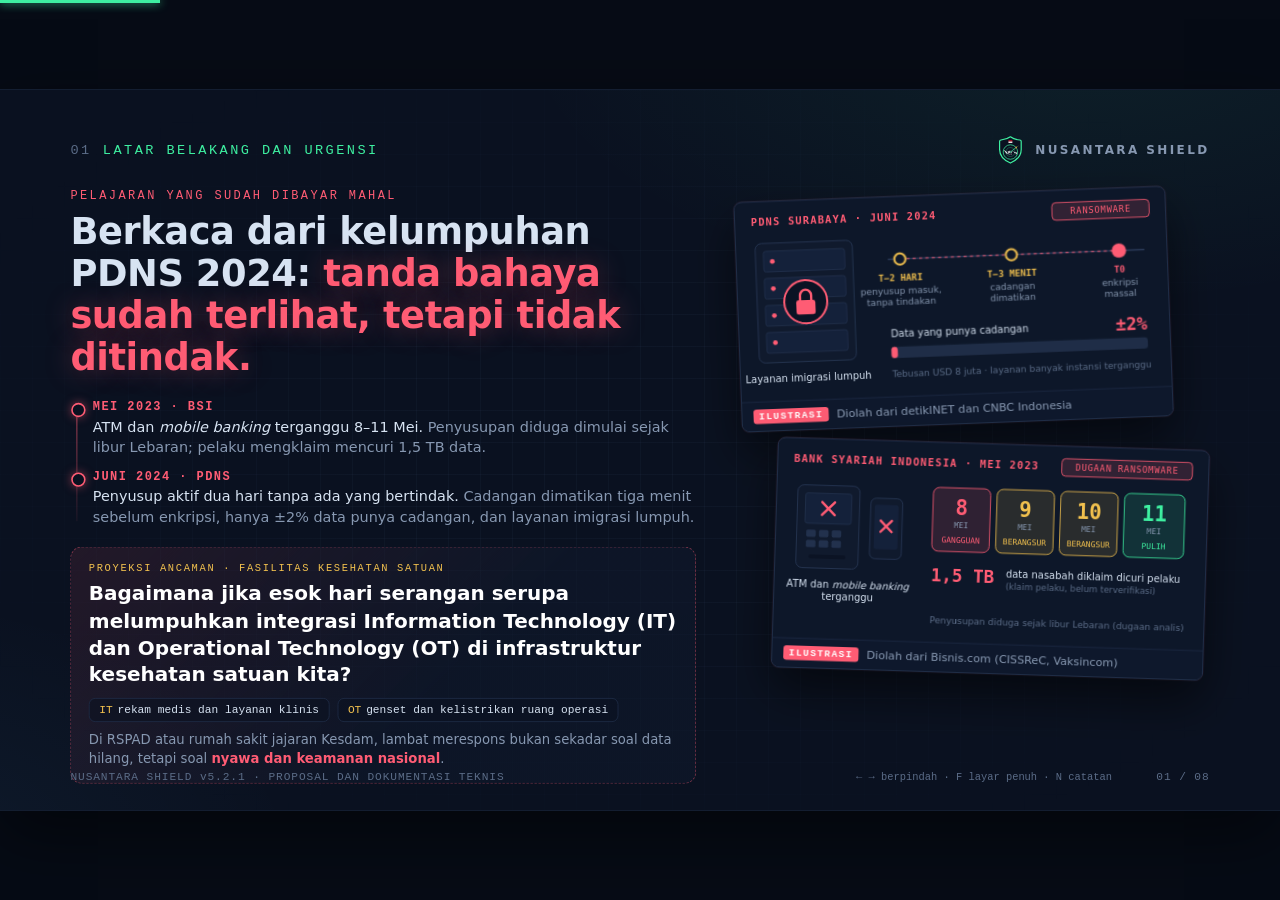
==== commit 24b01667: "Satu sumber versi (app/versi.py) dan nama peran berhuruf kapital Rilis v5.2.0 masih menampilkan "v5." ====
--- a/presentation/index.html
+++ b/presentation/index.html
@@ -3,9 +3,9 @@
 <head>
 <meta charset="utf-8">
 <meta name="viewport" content="width=device-width, initial-scale=1">
-<title>Nusantara Shield v5.1 — Proposal dan Dokumentasi Teknis</title>
+<title>Nusantara Shield v5.2.1 — Proposal dan Dokumentasi Teknis</title>
 <!--
-  Presentasi Proposal Solusi + Dokumentasi Teknis · Nusantara Shield v5.1
+  Presentasi Proposal Solusi + Dokumentasi Teknis · Nusantara Shield v5.2.1
   Kartika Cyber Hackathon 2026 · Kategori 02 Penangkalan
 
   Satu berkas, 100% luring: tanpa CDN, tanpa fon luar, tanpa gambar dari internet.
@@ -285,7 +285,7 @@
 .darurat b { color: var(--merah); font-family: var(--huruf-mono); letter-spacing: .1em; font-size: 14px; white-space: nowrap; }
 
 /* =====================================================================
-   SLIDE 3 · Server: grafik CPU menurun (−74%) + 280 uji
+   SLIDE 3 · Server: grafik CPU menurun (−74%) + 352 uji
    ===================================================================== */
 .dua-kolom { margin-top: 26px; display: grid; grid-template-columns: 1fr 1fr; gap: 40px; }
 .grafik { padding: 22px 26px 18px; }
@@ -329,8 +329,8 @@
 .terminal-kepala { display: flex; align-items: center; gap: 8px; padding: 12px 16px; background: #111c33; border-bottom: 1px solid #1e293b; }
 .terminal-kepala i { width: 12px; height: 12px; border-radius: 50%; display: inline-block; }
 .terminal-kepala span { margin-left: 10px; font-family: var(--huruf-mono); font-size: 13px; color: var(--teks-samar); }
-.terminal-isi { padding: 12px 20px 14px; font-family: var(--huruf-mono); font-size: 15px; line-height: 1.42; }
-.t-baris { display: grid; grid-template-columns: 1fr auto; gap: 14px; padding: 3px 0; border-bottom: 1px dashed rgba(31, 45, 71, .7); }
+.terminal-isi { padding: 12px 20px 14px; font-family: var(--huruf-mono); font-size: 14px; line-height: 1.38; }
+.t-baris { display: grid; grid-template-columns: 1fr auto; gap: 14px; padding: 1px 0; border-bottom: 1px dashed rgba(31, 45, 71, .7); }
 .t-baris span { color: #cbd5e1; }
 .t-baris span small { color: var(--teks-samar); font-size: 12.5px; margin-left: 6px; }
 .t-baris em { font-style: normal; color: #4ade80; font-weight: 700; }
@@ -371,6 +371,7 @@
 .banding th.lokal { color: var(--kuning); }
 .banding td:first-child { width: 150px; font-family: var(--huruf-mono); font-size: 13px; letter-spacing: .06em; color: var(--teks-samar); text-transform: uppercase; }
 .banding td { color: var(--teks-redup); }
+.rancangan .banding td { padding: 6px 12px; }
 .aturan { margin-top: 16px; padding: 12px 16px; border-radius: 12px; border-left: 3px solid var(--neon); background: var(--neon-lembut); font-size: 15.5px; line-height: 1.45; }
 .aturan b { color: var(--neon); }
 
@@ -613,7 +614,7 @@
       <li><b>Dua panel di kanan adalah ilustrasi</b> yang diolah dari pemberitaan (detikINET, CNBC Indonesia, Bisnis.com), bukan tangkapan layar berita. Angka "1,5 TB" adalah klaim pelaku yang belum terverifikasi.</li>
     </ul>
   </aside>
-  <div class="kaki"><span>NUSANTARA SHIELD v5.1 · PROPOSAL DAN DOKUMENTASI TEKNIS</span><span>01 / 08</span></div>
+  <div class="kaki"><span>NUSANTARA SHIELD v5.2.1 · PROPOSAL DAN DOKUMENTASI TEKNIS</span><span>01 / 08</span></div>
 </section>
 
 <!-- =============================== SLIDE 2 =============================== -->
@@ -635,7 +636,7 @@
         <div class="angka"><b>66%→20%</b><span>genset WASPADA sebelum diserang; Perketat menurunkannya</span></div>
         <div class="angka"><b>±1,2 dtk</b><span>keputusan → jaringan terputus, bukti sudah aman</span></div>
         <div class="angka"><b>±1,5%</b><span>CPU (prosesor) <i class="asing">server</i> untuk 300 layar (±1,7% saat serangan)</span></div>
-                <div class="angka"><b>280</b><span>uji otomatis, termasuk uji AI lokal dan aturan deteksi IT/OT</span></div>
+                <div class="angka"><b>352</b><span>uji otomatis, termasuk AI lokal, aturan IT/OT, impor log, dan verifikasi audit</span></div>
       </div>
     </div>
 
@@ -697,7 +698,7 @@
       <li>Kategori: <b>02 Penangkalan</b>, sesuai contoh panitia: <i class="asing">Threat Intelligence Platform</i> dan <i class="asing">Automated Incident Response</i>.</li>
     </ul>
   </aside>
-  <div class="kaki"><span>NUSANTARA SHIELD v5.1 · PROPOSAL DAN DOKUMENTASI TEKNIS</span><span>02 / 08</span></div>
+  <div class="kaki"><span>NUSANTARA SHIELD v5.2.1 · PROPOSAL DAN DOKUMENTASI TEKNIS</span><span>02 / 08</span></div>
 </section>
 
 <!-- =============================== SLIDE 2 =============================== -->
@@ -783,7 +784,7 @@
       <li>Semua label (jabatan penerima laporan, nama satuan) berasal dari satu kamus istilah <code>app/istilah.py</code>, sehingga bisa disesuaikan tanpa mengubah logika.</li>
     </ul>
   </aside>
-  <div class="kaki"><span>NUSANTARA SHIELD v5.1 · PROPOSAL DAN DOKUMENTASI TEKNIS</span><span>03 / 08</span></div>
+  <div class="kaki"><span>NUSANTARA SHIELD v5.2.1 · PROPOSAL DAN DOKUMENTASI TEKNIS</span><span>03 / 08</span></div>
 </section>
 
 <!-- =============================== SLIDE 3 =============================== -->
@@ -792,7 +793,7 @@
     <div class="penanda"><b>04</b>Keunggulan <i class="asing">Server</i> · Skalabilitas dan Uji</div>
     <div class="merek"><svg class="logo" aria-hidden="true"><use href="#logo"/></svg>NUSANTARA SHIELD</div>
   </div>
-  <h2>Satu dapur, satu pengeras suara. <em>Dikunci 280 uji.</em></h2>
+  <h2>Satu dapur, satu pengeras suara. <em>Dikunci 352 uji.</em></h2>
 
   <div class="dua-kolom">
     <div>
@@ -818,13 +819,13 @@
 
     <div>
       <div class="terminal">
-        <div class="terminal-kepala"><i style="background:#ff5f57"></i><i style="background:#febc2e"></i><i style="background:#28c840"></i><span>nusantara-shield-v5.1 · ./run_tests.sh</span></div>
+        <div class="terminal-kepala"><i style="background:#ff5f57"></i><i style="background:#febc2e"></i><i style="background:#28c840"></i><span>nusantara-shield-v5.2.1 · ./run_tests.sh</span></div>
         <div class="terminal-isi">
           <p class="t-perintah"><b>$</b> ./run_tests.sh <span style="color:var(--teks-samar)"># pytest -v -ra</span></p>
           <div class="t-baris t-ai" style="--i:0"><span>▶ AI lokal<small>Isolation Forest · luring · alasan</small></span><em>10 PASSED</em></div>
-          <div class="t-baris" style="--i:1"><span>▶ Manajemen akun<small>pendaftaran, dasbor akun</small></span><em>18 PASSED</em></div>
+          <div class="t-baris" style="--i:1"><span>▶ Manajemen akun<small>pendaftaran, ganti sandi awal</small></span><em>27 PASSED</em></div>
           <div class="t-baris" style="--i:2"><span>▶ Intelijen ancaman dan SOAR<small>prediksi, isolasi</small></span><em>18 PASSED</em></div>
-          <div class="t-baris" style="--i:3"><span>▶ Kamus istilah<small>istilah satuan</small></span><em>36 PASSED</em></div>
+          <div class="t-baris" style="--i:3"><span>▶ Kamus istilah<small>istilah satuan</small></span><em>40 PASSED</em></div>
           <div class="t-baris" style="--i:4"><span>▶ Keamanan dan akses<small><i class="asing">login</i>, peran, batas laju</small></span><em>38 PASSED</em></div>
           <div class="t-baris" style="--i:5"><span>▶ Rantai komando dan LAPSIT<small><i class="asing">pre-authorized</i></small></span><em>22 PASSED</em></div>
           <div class="t-baris t-ot" style="--i:6"><span>▶ Sinergi IT/OT<small>Modbus → WASPADA · isolasi OT</small></span><em>6 PASSED</em></div>
@@ -832,10 +833,14 @@
           <div class="t-baris" style="--i:8"><span>▶ Telemetri dan siaran<small>dapur tunggal, delta</small></span><em>19 PASSED</em></div>
           <div class="t-baris" style="--i:9"><span>▶ Paket pasang luring<small>SHA-256 · tanpa internet</small></span><em>8 PASSED</em></div>
           <div class="t-baris" style="--i:10"><span>▶ Triase dan Kesiapan Siber<small>alasan wajib · A–E terbuka</small></span><em>16 PASSED</em></div>
-          <div class="t-baris" style="--i:11"><span>▶ Engine Deteksi Aturan<small><i class="asing">login</i> gagal 8/60 dtk · pindai <i class="asing">port</i></small></span><em>24 PASSED</em></div>
+          <div class="t-baris" style="--i:11"><span>▶ Mesin Deteksi Aturan<small><i class="asing">login</i> gagal 8/60 dtk · pindai <i class="asing">port</i></small></span><em>24 PASSED</em></div>
           <div class="t-baris" style="--i:12"><span>▶ Linimasa dan KPI<small>60 menit · pita AI · MTTC</small></span><em>6 PASSED</em></div>
           <div class="t-baris t-ot" style="--i:13"><span>▶ Aturan OT, ATT&amp;CK, LAPSIT<small>IT → OT tanpa izin · 2 tanda tangan</small></span><em>23 PASSED</em></div>
-          <div class="t-akhir" style="--i:14">═══ 280 passed in 54.77s ═══</div>
+          <div class="t-baris" style="--i:14"><span>▶ Impor log luring<small>auth.log · firewall · CSV</small></span><em>18 PASSED</em></div>
+          <div class="t-baris" style="--i:15"><span>▶ Verifikasi audit tanpa <i class="asing">server</i><small>HMAC · --cocokkan LAPSIT</small></span><em>12 PASSED</em></div>
+          <div class="t-baris" style="--i:16"><span>▶ Paket pasang Ubuntu 24.04<small>Ed25519 · manifest SHA-256</small></span><em>24 PASSED</em></div>
+          <div class="t-baris" style="--i:17"><span>▶ Satu sumber versi<small>app/versi.py · nama peran</small></span><em>5 PASSED</em></div>
+          <div class="t-akhir" style="--i:18">═══ 352 passed in 43.97s ═══</div>
         </div>
       </div>
       <p class="terminal-ket">Uji mengunci <b>aturan doktrin</b>, bukan sekadar fungsi: isolasi tanpa bukti ditolak 409 · pemulihan terkunci bila <i class="asing">hash</i> berbeda · sabotase OT diputus ±1,2 dtk tanpa mematikan genset · sandi tidak pernah tercatat di log · AI menilai tanpa satu pun koneksi jaringan · data layar hasil rakitan delta identik dengan <i class="asing">server</i>.</p>
@@ -846,14 +851,14 @@
     <h4>Catatan pembicara · Slide 4 · Arsitektur <i class="asing">server</i> (Dokumentasi Teknis §2)</h4>
     <p>Analogi: dulu setiap meja punya koki pribadi yang memasak menu yang sama. Kini satu koki memasak sekali, dan satu pengeras suara membacakannya ke semua meja. Layar hanya menerima "lembar ralat", bukan koran utuh.</p>
     <ul>
-      <li>Komponen: Loket Application Programming Interface (API) <code>app/main.py</code> · Gerbang keamanan <code>app/keamanan.py</code> · Dapur situasi <code>app/telemetri.py</code> · Engine Deteksi Anomali <code>app/ai_anomali.py</code> · Brankas bukti <code>app/bukti.py</code> · Buku berantai <code>app/audit.py</code> · Hub siaran <code>app/siaran.py</code> + <code>app/delta.py</code> · Dasbor <code>static/</code>.</li>
+      <li>Komponen: Loket Application Programming Interface (API) <code>app/main.py</code> · Gerbang keamanan <code>app/keamanan.py</code> · Dapur situasi <code>app/telemetri.py</code> · Mesin Deteksi Anomali (<i class="asing">anomaly detection engine</i>) <code>app/ai_anomali.py</code> · Brankas bukti <code>app/bukti.py</code> · Buku berantai <code>app/audit.py</code> · Hub siaran <code>app/siaran.py</code> + <code>app/delta.py</code> · Dasbor <code>static/</code>.</li>
       <li>Gerbang ASGI memeriksa ukuran kiriman sebelum menyentuh logika aplikasi; lebih dari 16 KB diputus dengan kode 413.</li>
       <li>Batas yang sebaiknya disebut sendiri: sistem berjalan sebagai <b>satu proses <i class="asing">server</i></b>. Operasi multiproses adalah langkah lanjutan.</li>
-      <li>Uji bisa dijalankan ulang juri dalam ±50 detik: <code>./run_tests.sh</code> (Windows: <code>run_tests.bat</code>). Hasil asli versi akhir: 280 passed in 54.77s (Linux, Python 3.13, 27 Okt 2026), termasuk 24 uji Engine Deteksi Aturan dan 6 uji linimasa dan KPI.</li>
+      <li>Uji bisa dijalankan ulang juri dalam ±50 detik: <code>./run_tests.sh</code> (Windows: <code>run_tests.bat</code>). Hasil asli versi akhir: 352 passed in 43.97s (Linux, Python 3.13, 30 Okt 2026), termasuk 24 uji Mesin Deteksi Aturan (<i class="asing">rule-based detection engine</i>), 6 uji linimasa dan KPI, 12 uji verifikasi audit tanpa <i class="asing">server</i>, dan 24 uji paket pasang Ubuntu bertanda tangan.</li>
       <li>Kebutuhan minimum: Python 3.10+, 2 inti, 512 MB memori bebas, 50 MB penyimpanan (paket rilis 187 KB). Memori terukur ±207 MB untuk 300 layar, termasuk pustaka scikit-learn dan numpy (±130 MB).</li>
     </ul>
   </aside>
-  <div class="kaki"><span>NUSANTARA SHIELD v5.1 · PROPOSAL DAN DOKUMENTASI TEKNIS</span><span>04 / 08</span></div>
+  <div class="kaki"><span>NUSANTARA SHIELD v5.2.1 · PROPOSAL DAN DOKUMENTASI TEKNIS</span><span>04 / 08</span></div>
 </section>
 
 <!-- =============================== SLIDE 4 =============================== -->
@@ -866,7 +871,7 @@
 
   <div class="berdaulat">
     <div class="panel kartu-dasar berjalan">
-      <span class="status hijau">● SUDAH BERJALAN · INTI v5.1 + AI LOKAL</span>
+      <span class="status hijau">● SUDAH BERJALAN · INTI v5.2.1 + AI LOKAL</span>
       <h3>Nusantara Shield Core: 100% luring</h3>
       <svg class="perimeter" viewBox="0 0 600 190" role="img" aria-label="Server di dalam jaringan tertutup satuan; layanan awan dan CDN tidak dipakai">
         <rect x="120" y="14" width="360" height="166" rx="18" fill="rgba(62,240,161,.05)" stroke="#3ef0a1" stroke-width="1.6" stroke-dasharray="8 6"/>
@@ -892,8 +897,8 @@
         <div><i>✓</i><span><b><i class="asing">On-premise</i> penuh di 1 satuan/RS:</b> tanpa awan, CDN, atau skrip daring; dipasang dari paket luring bersidik jari SHA-256, <b>tanpa internet sama sekali</b>.</span></div>
         <div><i>✓</i><span><b>Peran Pengamat dan Operator;</b> isolasi dengan tombol ditahan 0,6 dtk; LAPSIT dan ekspor PDF.</span></div>
         <div><i>✓</i><span><b>Rantai bukti HMAC-SHA256,</b> korelasi CTI, dan simulasi OT genset (Modbus 502).</span></div>
-        <div><i>✓</i><span><b>Engine Deteksi Anomali (berfungsi penuh):</b> <i class="asing">Isolation Forest</i> (scikit-learn), 100% luring di <i class="asing">backend</i>; skor anomali lalu lintas IT/OT tiap detik.</span></div>
-        <div><i>✓</i><span><b>Engine Deteksi Aturan:</b> <i class="asing">login</i> gagal berulang (8 dalam 60 dtk), <i class="asing">login</i> tembus, dan pemindaian <i class="asing">port</i> (15 dalam 10 dtk) dari peristiwa mentah sintetis; ambang terbuka.</span></div>
+        <div><i>✓</i><span><b>Mesin Deteksi Anomali (berfungsi penuh):</b> <i class="asing">Isolation Forest</i> (scikit-learn), 100% luring di <i class="asing">backend</i>; skor anomali lalu lintas IT/OT tiap detik.</span></div>
+        <div><i>✓</i><span><b>Mesin Deteksi Aturan:</b> <i class="asing">login</i> gagal berulang (8 dalam 60 dtk), <i class="asing">login</i> tembus, dan pemindaian <i class="asing">port</i> (15 dalam 10 dtk) dari peristiwa mentah sintetis; ambang terbuka.</span></div>
       </div>
     </div>
 
@@ -907,8 +912,9 @@
         <tbody>
           <tr><td>(1) Eskalasi</td><td colspan="2">Pengiriman LAPSIT otomatis berjenjang ke Sansidam (Kodam) dan Kartika CSIRT (Pussiberad)</td></tr>
           <tr><td>(2) Lintas satuan</td><td colspan="2">Akses dan tampilan lintas satuan untuk pemantauan serentak di Mabes</td></tr>
-          <tr><td>Umpan intelijen</td><td>BSSN/MISP masuk satu arah lewat gerbang satuan</td><td>Impor berkas indikator lewat media yang diperiksa</td></tr>
+          <tr><td>Umpan intelijen</td><td>BSSN/MISP masuk satu arah lewat gerbang satuan</td><td>Paket indikator bertanda tangan lewat media yang diperiksa</td></tr>
           <tr><td>Asisten Narasi</td><td>LLM awan, hanya bila kebijakan mengizinkan</td><td>Llama 3 8B lewat Ollama di <i class="asing">server</i> satuan (<i class="asing">local inference</i>)</td></tr>
+          <tr><td>Penguatan</td><td colspan="2">Kunci audit berevolusi + titik periksa Ed25519 · otorisasi kedaluwarsa = batal · garis dasar Modbus</td></tr>
           <tr><td>Bila gagal</td><td colspan="2">Koneksi atau LLM mati → sistem jatuh ke <b class="neon">Mode Berdaulat</b>; inti tetap jalan</td></tr>
         </tbody>
       </table>
@@ -926,12 +932,13 @@
       <li>"Apakah AI sudah dipakai di sistem?" <b>Ya, untuk deteksi anomali.</b> Isolation Forest (scikit-learn) dilatih dan dijalankan di <i class="asing">server</i> satuan; lalu lintas tidak wajar menaikkan aset ke WASPADA dengan alasan yang bisa dibaca, misalnya "perintah tulis Modbus 10× normal". Ini <i class="asing">local inference</i>: tanpa API luar, sehingga siap dipasang <i class="asing">air-gapped</i>. AI hanya menaikkan status; memutus tetap keputusan operator. Model bahasa (Llama 3 8B lewat Ollama) untuk draf LAPSIT masih peta jalan, sengaja tidak dimasukkan ke <i class="asing">server</i> inti agar CPU hemat. Asisten AI juga dipakai pengembang saat menulis kode, sebagaimana diizinkan panitia.</li>
       <li><b>Kaitan dengan Slide 1:</b> "Saat PDNS lumpuh, layanan banyak instansi yang dititipkan di sana ikut berhenti. Karena itu inti pertahanan satuan kami jalankan di posko sendiri, bukan di pusat data atau awan di luar kendali satuan."</li>
       <li><b>Triase dan Kesiapan Siber (bila ditanya "bagaimana dengan alarm palsu?"):</b> Operator menutup peringatan sebagai Selesai ditangani atau Positif Palsu (<i class="asing">False Positive</i>) dengan alasan tertulis; penutupan tercatat di Buku Rantai Bukti, tidak ada yang dihapus, dan bukti baru membuka peringatan lagi. Kartu Kesiapan Siber di samping Postur memberi rapor A–E dari dua sub-skor, Kerawanan dan Insiden.</li>
+      <li><b>Baris "Penguatan" (Proposal §5.5, hasil studi banding 30 Okt 2026):</b> (1) HMAC memakai satu kunci untuk membuat dan memeriksa, jadi penyerang yang membobol <i class="asing">server</i> bisa menulis ulang riwayat; jawabannya kunci yang berevolusi per periode (<i class="asing">forward security</i>, rujukan makalah Nitro, ACM CCS 2025) dan titik periksa Ed25519 yang bisa diperiksa auditor hanya dengan kunci publik. (2) Permintaan Otorisasi kedaluwarsa = tidak dieksekusi; aset vital butuh dua akun berbeda (pola StackStorm dan Shuffle). (3) Garis dasar Modbus berbasis aktivitas (rujukan IPAL, RAID 2022) dan profil <i class="asing">polling</i> Welford. (4) Indikator CTI dikirim sebagai paket bertanda tangan kunci rilis. Semuanya <b>belum dibangun</b>; sebut sebagai rencana.</li>
       <li>Kenapa dua jalur? Hybrid cocok untuk markas yang punya gerbang internet terkendali; AI Lokal (Asisten Narasi) untuk satuan yang wajib <i class="asing">air-gapped</i>. Keduanya opsional dan bisa dimatikan tanpa mengganggu inti.</li>
       <li>Pemasangan (Dokumentasi §4.1): <code>python3 -m venv .venv</code> → aktifkan → <code>pip install -r requirements.txt</code> → <code>python -m uvicorn app.main:app --host 127.0.0.1 --port 8000</code>. Buka 127.0.0.1:8000.</li>
       <li>Variabel penting: <code>NS_OPERATOR_PASSWORD</code>/<code>NS_VIEWER_PASSWORD</code> (sandi bawaan, min. 12), <code>NS_AUDIT_KEY</code> (kunci HMAC, mengaktifkan penyimpanan permanen), <code>NS_KODE_OPERATOR</code> (kode undangan operator).</li>
     </ul>
   </aside>
-  <div class="kaki"><span>NUSANTARA SHIELD v5.1 · PROPOSAL DAN DOKUMENTASI TEKNIS</span><span>05 / 08</span></div>
+  <div class="kaki"><span>NUSANTARA SHIELD v5.2.1 · PROPOSAL DAN DOKUMENTASI TEKNIS</span><span>05 / 08</span></div>
 </section>
 
 <!-- =============================== SLIDE 5 =============================== -->
@@ -946,7 +953,7 @@
     <div class="besar kartu-dasar" style="--i:0"><b>66→20%</b><strong>Peringatan dini</strong><span>genset naik WASPADA sebelum diserang; satu klik Perketat menurunkan peluangnya.</span></div>
     <div class="besar kartu-dasar" style="--i:1"><b>±1,2 dtk</b><strong>Penahanan ancaman</strong><span>dari keputusan operator sampai jaringan terputus, bukti sudah aman.</span></div>
     <div class="besar kartu-dasar" style="--i:2"><b class="biru">±1,5%</b><strong>CPU <i class="asing">server</i></strong><span>untuk 300 layar komando (±1,7% saat serangan), diukur ulang pada versi akhir.</span></div>
-    <div class="besar kartu-dasar" style="--i:3"><b class="biru">280</b><strong>Uji otomatis</strong><span>mengunci aturan doktrin, ambang deteksi, dan AI lokal; lulus semua.</span></div>
+    <div class="besar kartu-dasar" style="--i:3"><b class="biru">352</b><strong>Uji otomatis</strong><span>mengunci aturan doktrin, ambang deteksi, dan AI lokal; lulus semua.</span></div>
   </div>
 
   <div class="jaminan">
@@ -974,7 +981,7 @@
     <p><b>Kalimat penutup (pilih satu, ucapkan pelan):</b></p>
     <ul>
       <li>"Alarm, dari mana pun asalnya, hanya memberi tahu. Pertanyaan di satuan adalah siapa yang berwenang memutus dan apakah buktinya masih sah di meja penyidik. Di Nusantara Shield, mesin menaikkan WASPADA, manusia memutus, dan setiap langkah terkunci dalam rantai HMAC."</li>
-      <li>"Sistem yang butuh API awan untuk berpikir akan ikut lumpuh saat jalur internasional terganggu. Aturan deteksi, AI, dan korelasi ancaman Nusantara Shield berjalan di <i class="asing">server</i> satuan sendiri, dan dikunci 280 uji yang bisa diulang Dewan Juri."</li>
+      <li>"Sistem yang butuh API awan untuk berpikir akan ikut lumpuh saat jalur internasional terganggu. Aturan deteksi, AI, dan korelasi ancaman Nusantara Shield berjalan di <i class="asing">server</i> satuan sendiri, dan dikunci 352 uji yang bisa diulang Dewan Juri."</li>
       <li>Jangan menyebut tim lain. Bila ditanya "AI kan banyak alarm palsu?": AI kami tidak pernah memutus; ia hanya menaikkan WASPADA, dan Operator memilah Positif Palsu (<i class="asing">False Positive</i>) dengan alasan tertulis yang tercatat di Buku Rantai Bukti. Jangan mengklaim nol <i class="asing">false positive</i>.</li>
     </ul>
     <ul>
@@ -982,7 +989,7 @@
       <li><b>"Bagaimana angka ini diukur?"</b> Uvicorn sungguhan dengan 100 dan 300 klien siaran serentak; CPU dan memori dibaca dari proses <i class="asing">server</i>; Chromium untuk waktu skrip kanvas.</li>
       <li><b>"Bagaimana jika alat forensik gagal saat serangan menyebar?"</b> Isolasi Darurat: alasan tertulis ≥15 karakter, tahan 1,5 detik, tercatat di tiga tempat. Pemulihan tetap terkunci sampai bukti susulan diamankan dan <i class="asing">hash</i> cocok.</li>
       <li><b>"Bagaimana mencegah log diubah diam-diam?"</b> Log audit dan Buku Rantai Bukti berantai HMAC-SHA256: satu catatan diubah, rantai langsung putus dan ketahuan.</li>
-      <li><b>"Apakah sistem memakai AI atau internet?"</b> AI ya, internet tidak. Engine Deteksi Anomali (Isolation Forest) sudah berjalan luring di <i class="asing">server</i> satuan dan menilai 9 aset dalam ±10 milidetik. Engine Asisten Narasi (Llama 3 8B lewat Ollama), Mode Hybrid, pengiriman LAPSIT otomatis berjenjang ke Sansidam dan Kartika CSIRT, serta tampilan lintas satuan di Mabes adalah peta jalan, belum dibangun.</li>
+      <li><b>"Apakah sistem memakai AI atau internet?"</b> AI ya, internet tidak. Mesin Deteksi Anomali (Isolation Forest) sudah berjalan luring di <i class="asing">server</i> satuan dan menilai 9 aset dalam ±10 milidetik. Mesin Asisten Narasi (Llama 3 8B lewat Ollama), Mode Hybrid, pengiriman LAPSIT otomatis berjenjang ke Sansidam dan Kartika CSIRT, serta tampilan lintas satuan di Mabes adalah peta jalan, belum dibangun.</li>
       <li><b>"Kenapa rumah sakit?"</b> TNI AD punya aset kesehatan vital (RSPAD, rumah sakit jajaran Kesdam), tempat konvergensi IT dan OT menyangkut nyawa. Data kesehatan bernilai tinggi (279 juta data penduduk dijual pada 2021, sampelnya diduga dari BPJS Kesehatan), dan <i class="asing">ransomware</i> sudah menyasar OT rumah sakit (Winnipeg, Agustus 2026). Di purwarupa, "RS Kesdam", "RSPAD" (portal layanan pasien), dan genset adalah data contoh.</li>
       <li><b>"Bagaimana dengan OT?"</b> Pengendali genset (Modbus, port 502) ada di inventaris yang sama dengan aset IT. Kabar ancaman Modbus atau perintah tulis Modbus yang tidak wajar (dibaca AI lokal) menaikkannya ke WASPADA, dan skenario Sabotase OT memutus jalur kantor ↔ zona kendali ±1,2 detik setelah bukti aman, mengikuti National Institute of Standards and Technology (NIST) SP 800-82: jalurnya yang diputus, genset tetap menyala. Perintah ke sakelar di purwarupa masih simulasi.</li>
       <li><b>"Apakah sistem bisa memutus jaringan sendiri?"</b> Tidak. Dua kunci: CTI dan AI lokal hanya menaikkan WASPADA; isolasi hanya bisa diperintahkan Operator dengan menahan tombol, dan bukti diamankan lebih dulu. Permintaan isolasi dari akun Pengamat ditolak <i class="asing">server</i> (403).</li>
@@ -994,7 +1001,7 @@
       <li>Saat demo: isi <code>NS_AUDIT_KEY</code> agar nomor LAPSIT dan buku HMAC berlanjut setelah <i class="asing">server</i> dinyalakan ulang.</li>
     </ul>
   </aside>
-  <div class="kaki"><span>NUSANTARA SHIELD v5.1 · PROPOSAL DAN DOKUMENTASI TEKNIS</span><span>06 / 08</span></div>
+  <div class="kaki"><span>NUSANTARA SHIELD v5.2.1 · PROPOSAL DAN DOKUMENTASI TEKNIS</span><span>06 / 08</span></div>
 </section>
 
 <!-- =============================== SLIDE 7 · LAMPIRAN =============================== -->
@@ -1005,9 +1012,9 @@
   </div>
   <h2>Kamus singkatan. <em>Kepanjangan dulu, singkatan sesudahnya.</em></h2>
   <div class="dua-kolom kamus-kolom"><table class="kamus"><tbody><tr><td><b>AAR</b></td><td>After-Action Review</td></tr><tr><td><b>API</b></td><td>Application Programming Interface</td></tr><tr><td><b>BSSN</b></td><td>Badan Siber dan Sandi Negara</td></tr><tr><td><b>CDN</b></td><td>Content Delivery Network</td></tr><tr><td><b>CDOC</b></td><td>Cyber Defense Operation Center</td></tr><tr><td><b>CPU</b></td><td>Central Processing Unit</td></tr><tr><td><b>CSF</b></td><td>Cybersecurity Framework (NIST)</td></tr><tr><td><b>CSIRT</b></td><td>Computer Security Incident Response Team</td></tr><tr><td><b>CTI</b></td><td>Cyber Threat Intelligence</td></tr><tr><td><b>DDoS</b></td><td>Distributed Denial of Service</td></tr><tr><td><b>DMZ</b></td><td>Demilitarized Zone</td></tr><tr><td><b>HMAC</b></td><td>Hash-based Message Authentication Code</td></tr><tr><td><b>IP</b></td><td>Internet Protocol</td></tr><tr><td><b>IT</b></td><td>Information Technology</td></tr><tr><td><b>LAPSIT</b></td><td>Laporan Situasi</td></tr></tbody></table><table class="kamus"><tbody><tr><td><b>LLM</b></td><td>Large Language Model</td></tr><tr><td><b>MISP</b></td><td>Malware Information Sharing Platform</td></tr><tr><td><b>NIST</b></td><td>National Institute of Standards and Technology</td></tr><tr><td><b>OODA</b></td><td>Observe–Orient–Decide–Act</td></tr><tr><td><b>OSINT</b></td><td>Open Source Intelligence</td></tr><tr><td><b>OT</b></td><td>Operational Technology</td></tr><tr><td><b>PDNS</b></td><td>Pusat Data Nasional Sementara</td></tr><tr><td><b>RDP</b></td><td>Remote Desktop Protocol</td></tr><tr><td><b>RFC</b></td><td>Request for Comments</td></tr><tr><td><b>SHA-256</b></td><td>Secure Hash Algorithm 256-bit</td></tr><tr><td><b>SIMRS</b></td><td>Sistem Informasi Manajemen Rumah Sakit</td></tr><tr><td><b>SOAR</b></td><td>Security Orchestration, Automation and Response</td></tr><tr><td><b>Sansidam</b></td><td>Sandi dan Siber Kodam</td></tr><tr><td><b>SOC</b></td><td>Security Operations Center</td></tr><tr><td><b>SPK</b></td><td>Sistem Pendukung Keputusan</td></tr><tr><td><b>SSE</b></td><td>Server-Sent Events</td></tr></tbody></table></div>
-  <p class="dokumen-lengkap">Dokumen lengkap (Proposal, Dokumentasi Teknis, Panduan Belajar) dan kode: <a href="https://github.com/pisangsisir/nusantara-shield-v5.1">github.com/pisangsisir/nusantara-shield-v5.1</a> → folder <code>docs/</code></p>
+  <p class="dokumen-lengkap">Dokumen lengkap (Proposal, Dokumentasi Teknis, Panduan Belajar) dan kode: <a href="https://github.com/pisangsisir/Nusantara-Shield-v5.2.0">github.com/pisangsisir/Nusantara-Shield-v5.2.0</a> → folder <code>docs/</code></p>
   <aside class="catatan"><h4>Catatan pembicara · Lampiran</h4><p>Tampilkan slide ini bila juri bertanya arti sebuah singkatan. Arti sederhana tiap istilah ada di lampiran Proposal dan Dokumentasi Teknis.</p></aside>
-  <div class="kaki"><span>NUSANTARA SHIELD v5.1 · PROPOSAL DAN DOKUMENTASI TEKNIS</span><span>07 / 08</span></div>
+  <div class="kaki"><span>NUSANTARA SHIELD v5.2.1 · PROPOSAL DAN DOKUMENTASI TEKNIS</span><span>07 / 08</span></div>
 </section>
 
 <!-- =============================== SLIDE 8 · LAMPIRAN B =============================== -->
@@ -1021,7 +1028,7 @@
     <table class="kamus peta"><tbody>
       <tr><td><b>Relevansi · 25%</b></td><td>IT dan OT rumah sakit TNI AD dalam satu layar; alat lapis taktis (CDOC satuan); LAPSIT untuk Dansat</td></tr>
       <tr><td><b>Inovasi · 25%</b></td><td>Bukti dulu baru putus, dikunci <i class="asing">server</i> (409); rantai HMAC; dua kunci; AI luring yang menjelaskan alasannya; isolasi OT memutus jalur, genset tetap menyala</td></tr>
-      <tr><td><b>Fungsionalitas · 25%</b></td><td>Berjalan penuh; 280 uji lulus; paket luring diuji di Mac tanpa internet. <span class="batas">Batas: data sintetis, sakelar simulasi</span></td></tr>
+      <tr><td><b>Fungsionalitas · 25%</b></td><td>Berjalan penuh; 352 uji lulus; impor log asli (auth.log, firewall, CSV); paket luring diuji di Mac tanpa internet. <span class="batas">Batas: telemetri langsung sintetis, sakelar simulasi</span></td></tr>
       <tr><td><b>Kelayakan · 15%</b></td><td>Satu proses Python; ±1,5% CPU untuk 300 layar; pemasangan luring bersidik jari; peran Operator dan Pengamat</td></tr>
       <tr><td><b>Dokumentasi · 10%</b></td><td>Proposal, Dokumentasi Teknis, Panduan Belajar, dek, poster, README, CHANGELOG, deklarasi dan atribusi</td></tr>
     </tbody></table>
@@ -1031,12 +1038,12 @@
       <tr><td><b>8× / 60 dtk</b></td><td>Ambang di <code>app/deteksi.py</code>; dikunci <code>test_deteksi</code></td></tr>
       <tr><td><b>±1,5% CPU</b></td><td><code>tools/ukur_beban.py</code>, 26 Okt 2026, 300 siaran SSE sungguhan</td></tr>
       <tr><td><b>±10 ms AI</b></td><td><code>skor_ms</code> di <code>app/ai_anomali.py</code>; uji membatasi &lt; 100 ms</td></tr>
-      <tr><td><b>280 uji</b></td><td><code>./run_tests.sh</code>, lulus 27 Okt 2026 di Linux dan Mac</td></tr>
+      <tr><td><b>352 uji</b></td><td><code>./run_tests.sh</code>, lulus 30 Okt 2026 di Linux</td></tr>
     </tbody></table>
   </div>
-  <p class="dokumen-lengkap">Rincian lengkap: Proposal §7 di <a href="https://github.com/pisangsisir/nusantara-shield-v5.1">github.com/pisangsisir/nusantara-shield-v5.1</a></p>
+  <p class="dokumen-lengkap">Rincian lengkap: Proposal §7 di <a href="https://github.com/pisangsisir/Nusantara-Shield-v5.2.0">github.com/pisangsisir/Nusantara-Shield-v5.2.0</a></p>
   <aside class="catatan"><h4>Catatan pembicara · Lampiran B</h4><p>Tampilkan bila juri menanyakan asal sebuah angka atau kecocokan dengan kriteria. Kalimat kunci: "Angka di dasbor kami bukan animasi. Setiap angka punya alamat: berkas, uji, atau alat ukur yang bisa dijalankan ulang Dewan Juri."</p></aside>
-  <div class="kaki"><span>NUSANTARA SHIELD v5.1 · PROPOSAL DAN DOKUMENTASI TEKNIS</span><span>08 / 08</span></div>
+  <div class="kaki"><span>NUSANTARA SHIELD v5.2.1 · PROPOSAL DAN DOKUMENTASI TEKNIS</span><span>08 / 08</span></div>
 </section>
 
 </main>
